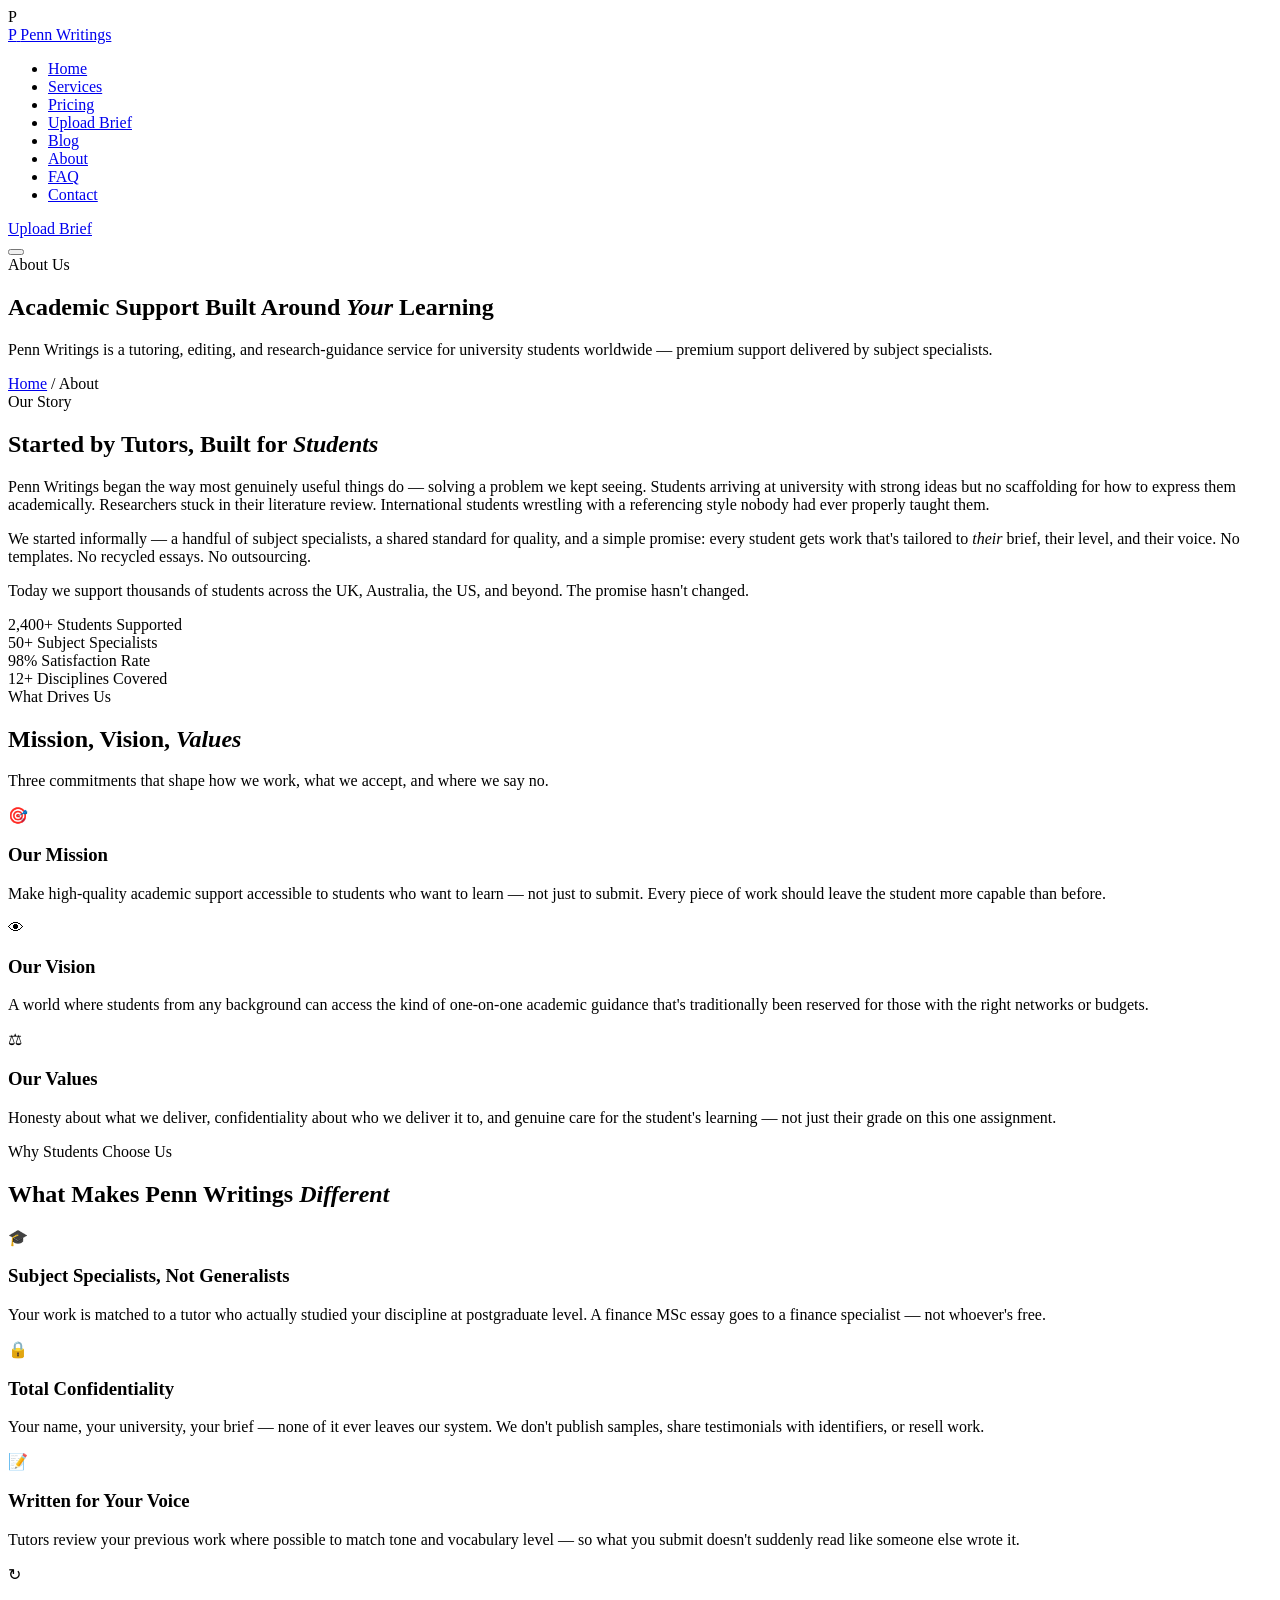
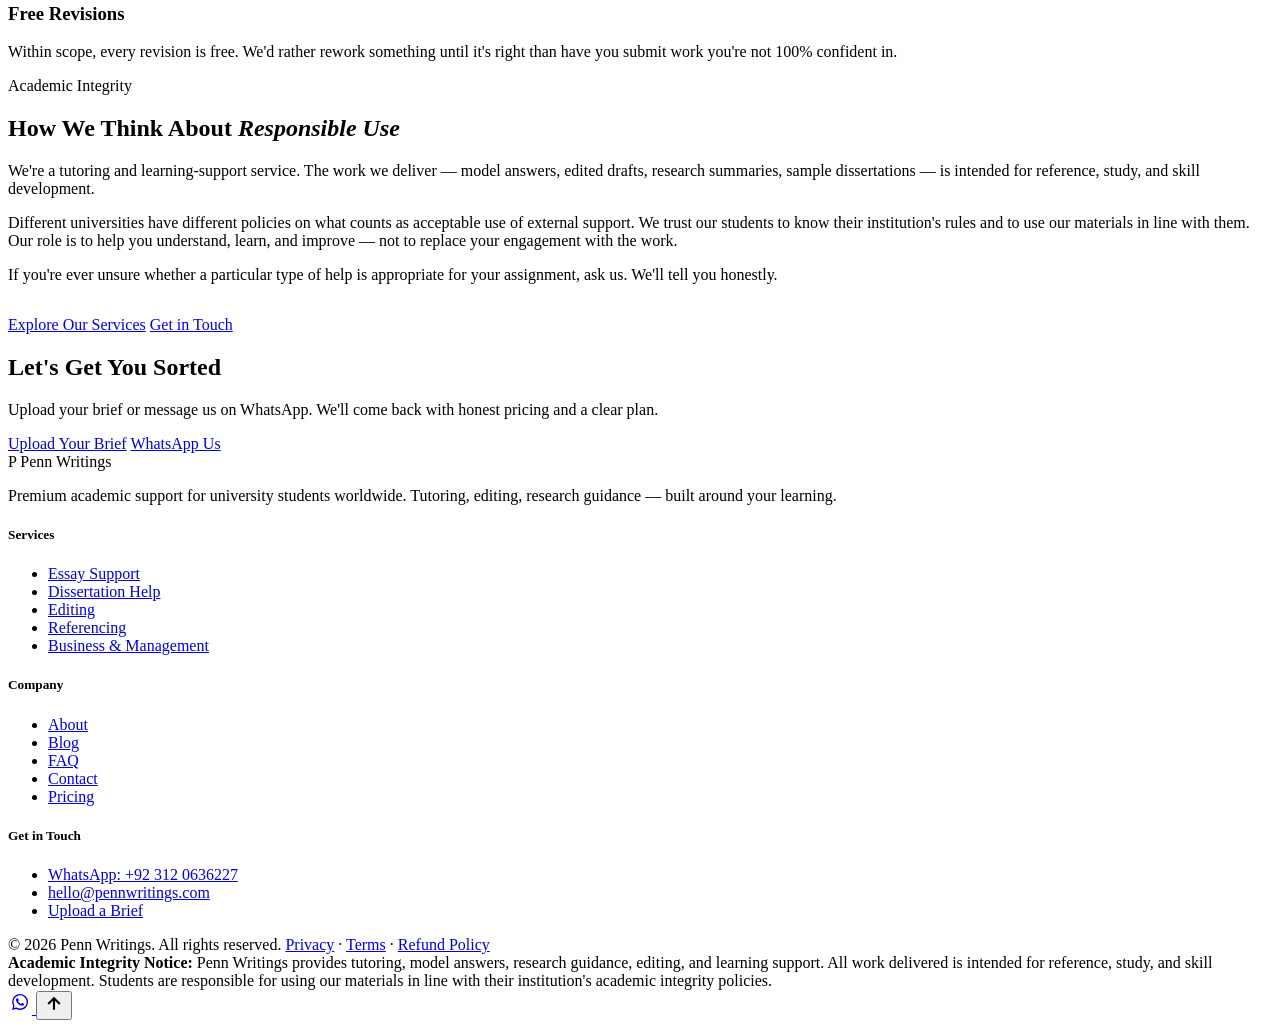
==== about.html @ 7ec962eb "Update website pages" ====
<!DOCTYPE html>
<html lang="en">
<head>
<meta charset="UTF-8" />
<meta name="viewport" content="width=device-width, initial-scale=1.0" />
<title>About Penn Writings — Academic Support Built Around Your Learning</title>
<meta name="description" content="Penn Writings is a premium academic support platform offering tutoring, editing, and research guidance for university students worldwide. Learn about our mission, values, and approach to academic integrity." />
<meta name="keywords" content="about Penn Writings, academic support, tutoring service, editing, research guidance, student support" />
<meta name="author" content="Penn Writings" />

<!-- Open Graph -->
<meta property="og:title" content="About Penn Writings — Academic Support Built Around Your Learning" />
<meta property="og:description" content="Tutoring, editing, and research guidance for university students worldwide. Learn about our mission and approach." />
<meta property="og:type" content="website" />
<meta property="og:url" content="https://pennwritings.com/about.html" />
<meta property="og:image" content="assets/img/og-image.jpg" />
<meta name="twitter:card" content="summary_large_image" />

<!-- Fonts -->
<link rel="preconnect" href="https://fonts.googleapis.com" />
<link rel="preconnect" href="https://fonts.gstatic.com" crossorigin />
<link href="https://fonts.googleapis.com/css2?family=Playfair+Display:ital,wght@0,400;0,600;0,700;1,400;1,700&family=DM+Sans:wght@400;500;600;700&display=swap" rel="stylesheet" />

<link rel="stylesheet" href="assets/css/style.css" />

<!-- Schema: AboutPage / Organization -->
<script type="application/ld+json">
{
  "@context": "https://schema.org",
  "@type": "AboutPage",
  "name": "About Penn Writings",
  "url": "https://pennwritings.com/about.html",
  "mainEntity": {
    "@type": "Organization",
    "name": "Penn Writings",
    "url": "https://pennwritings.com/",
    "logo": "https://pennwritings.com/assets/img/logo.png",
    "description": "Premium academic support, tutoring, editing and research guidance for university students worldwide.",
    "telephone": "+92 312 0636227",
    "email": "hello@pennwritings.com"
  }
}
</script>
</head>

<body>

<!-- Preloader -->
<div class="preloader" aria-hidden="true">
  <div class="preloader-mark">P</div>
</div>

<!-- Header -->
<header class="site-header">
  <div class="nav-wrap">
    <a href="index.html" class="logo" aria-label="Penn Writings home">
      <span class="logo-mark">P</span>
      <span>Penn Writings</span>
    </a>

    <nav aria-label="Primary">
      <ul class="nav-menu" id="navMenu">
        <li><a href="index.html">Home</a></li>
        <li><a href="services.html">Services</a></li>
        <li><a href="pricing.html">Pricing</a></li>
        <li><a href="upload-brief.html">Upload Brief</a></li>
        <li><a href="blog.html">Blog</a></li>
        <li><a href="about.html">About</a></li>
        <li><a href="faq.html">FAQ</a></li>
        <li><a href="contact.html">Contact</a></li>
      </ul>
    </nav>

    <div class="nav-cta">
      <a href="upload-brief.html" class="btn btn-primary btn-sm">Upload Brief</a>
    </div>

    <button class="hamburger" aria-label="Toggle menu" aria-controls="navMenu" aria-expanded="false">
      <span></span><span></span><span></span>
    </button>
  </div>
</header>

<main>

<!-- Page header -->
<section class="page-header">
  <div class="container">
    <span class="eyebrow">About Us</span>
    <h1>Academic Support Built Around <em>Your</em> Learning</h1>
    <p>Penn Writings is a tutoring, editing, and research-guidance service for university students worldwide — premium support delivered by subject specialists.</p>
    <nav class="breadcrumbs" aria-label="Breadcrumb">
      <a href="index.html">Home</a> <span>/</span>
      <span>About</span>
    </nav>
  </div>
</section>

<!-- Story -->
<section class="section">
  <div class="container">
    <div class="two-col">
      <div class="reveal">
        <span class="eyebrow">Our Story</span>
        <h2>Started by Tutors, Built for <em>Students</em></h2>
        <p>Penn Writings began the way most genuinely useful things do — solving a problem we kept seeing. Students arriving at university with strong ideas but no scaffolding for how to express them academically. Researchers stuck in their literature review. International students wrestling with a referencing style nobody had ever properly taught them.</p>
        <p>We started informally — a handful of subject specialists, a shared standard for quality, and a simple promise: every student gets work that's tailored to <em>their</em> brief, their level, and their voice. No templates. No recycled essays. No outsourcing.</p>
        <p>Today we support thousands of students across the UK, Australia, the US, and beyond. The promise hasn't changed.</p>
      </div>
      <div class="reveal reveal-delay-1">
        <div class="story-visual">
          <div class="story-stat">
            <span class="stat-num">2,400<span class="plus">+</span></span>
            <span class="stat-label">Students Supported</span>
          </div>
          <div class="story-stat">
            <span class="stat-num">50<span class="plus">+</span></span>
            <span class="stat-label">Subject Specialists</span>
          </div>
          <div class="story-stat">
            <span class="stat-num">98<span class="plus">%</span></span>
            <span class="stat-label">Satisfaction Rate</span>
          </div>
          <div class="story-stat">
            <span class="stat-num">12<span class="plus">+</span></span>
            <span class="stat-label">Disciplines Covered</span>
          </div>
        </div>
      </div>
    </div>
  </div>
</section>

<!-- Mission / Vision / Values -->
<section class="section section-alt">
  <div class="container">
    <div class="section-head reveal">
      <span class="eyebrow">What Drives Us</span>
      <h2>Mission, Vision, <em>Values</em></h2>
      <p>Three commitments that shape how we work, what we accept, and where we say no.</p>
    </div>

    <div class="grid grid-3">
      <div class="value-card reveal">
        <div class="value-icon">🎯</div>
        <h3>Our Mission</h3>
        <p>Make high-quality academic support accessible to students who want to learn — not just to submit. Every piece of work should leave the student more capable than before.</p>
      </div>
      <div class="value-card reveal reveal-delay-1">
        <div class="value-icon">👁</div>
        <h3>Our Vision</h3>
        <p>A world where students from any background can access the kind of one-on-one academic guidance that's traditionally been reserved for those with the right networks or budgets.</p>
      </div>
      <div class="value-card reveal reveal-delay-2">
        <div class="value-icon">⚖</div>
        <h3>Our Values</h3>
        <p>Honesty about what we deliver, confidentiality about who we deliver it to, and genuine care for the student's learning — not just their grade on this one assignment.</p>
      </div>
    </div>
  </div>
</section>

<!-- Why Penn Writings -->
<section class="section">
  <div class="container">
    <div class="section-head reveal">
      <span class="eyebrow">Why Students Choose Us</span>
      <h2>What Makes Penn Writings <em>Different</em></h2>
    </div>

    <div class="grid grid-2">
      <div class="value-card reveal">
        <div class="value-icon">🎓</div>
        <h3>Subject Specialists, Not Generalists</h3>
        <p>Your work is matched to a tutor who actually studied your discipline at postgraduate level. A finance MSc essay goes to a finance specialist — not whoever's free.</p>
      </div>
      <div class="value-card reveal reveal-delay-1">
        <div class="value-icon">🔒</div>
        <h3>Total Confidentiality</h3>
        <p>Your name, your university, your brief — none of it ever leaves our system. We don't publish samples, share testimonials with identifiers, or resell work.</p>
      </div>
      <div class="value-card reveal reveal-delay-2">
        <div class="value-icon">📝</div>
        <h3>Written for Your Voice</h3>
        <p>Tutors review your previous work where possible to match tone and vocabulary level — so what you submit doesn't suddenly read like someone else wrote it.</p>
      </div>
      <div class="value-card reveal reveal-delay-3">
        <div class="value-icon">↻</div>
        <h3>Free Revisions</h3>
        <p>Within scope, every revision is free. We'd rather rework something until it's right than have you submit work you're not 100% confident in.</p>
      </div>
    </div>
  </div>
</section>

<!-- Integrity statement -->
<section class="section section-alt">
  <div class="container">
    <div class="integrity-block reveal">
      <span class="eyebrow">Academic Integrity</span>
      <h2>How We Think About <em>Responsible Use</em></h2>
      <p>We're a tutoring and learning-support service. The work we deliver — model answers, edited drafts, research summaries, sample dissertations — is intended for reference, study, and skill development.</p>
      <p>Different universities have different policies on what counts as acceptable use of external support. We trust our students to know their institution's rules and to use our materials in line with them. Our role is to help you understand, learn, and improve — not to replace your engagement with the work.</p>
      <p>If you're ever unsure whether a particular type of help is appropriate for your assignment, ask us. We'll tell you honestly.</p>
      <div class="actions" style="margin-top:2rem">
        <a href="services.html" class="btn btn-primary">Explore Our Services</a>
        <a href="contact.html" class="btn btn-outline">Get in Touch</a>
      </div>
    </div>
  </div>
</section>

<!-- CTA -->
<section class="cta-band section">
  <div class="container">
    <div class="reveal">
      <h2>Let's Get You <span class="accent">Sorted</span></h2>
      <p>Upload your brief or message us on WhatsApp. We'll come back with honest pricing and a clear plan.</p>
      <div class="actions">
        <a href="upload-brief.html" class="btn btn-primary">Upload Your Brief</a>
        <a href="https://wa.me/923120636227" class="btn btn-whatsapp" target="_blank" rel="noopener">WhatsApp Us</a>
      </div>
    </div>
  </div>
</section>

</main>

<!-- Footer -->
<footer class="site-footer">
  <div class="container">
    <div class="footer-grid">
      <div class="footer-col">
        <div class="footer-logo">
          <span class="logo-mark">P</span>
          Penn Writings
        </div>
        <p>Premium academic support for university students worldwide. Tutoring, editing, research guidance — built around your learning.</p>
      </div>
      <div class="footer-col">
        <h5>Services</h5>
        <ul>
          <li><a href="services.html#essays">Essay Support</a></li>
          <li><a href="services.html#dissertations">Dissertation Help</a></li>
          <li><a href="services.html#editing">Editing</a></li>
          <li><a href="services.html#referencing">Referencing</a></li>
          <li><a href="services.html#business">Business & Management</a></li>
        </ul>
      </div>
      <div class="footer-col">
        <h5>Company</h5>
        <ul>
          <li><a href="about.html">About</a></li>
          <li><a href="blog.html">Blog</a></li>
          <li><a href="faq.html">FAQ</a></li>
          <li><a href="contact.html">Contact</a></li>
          <li><a href="pricing.html">Pricing</a></li>
        </ul>
      </div>
      <div class="footer-col">
        <h5>Get in Touch</h5>
        <ul>
          <li><a href="https://wa.me/923120636227" target="_blank" rel="noopener">WhatsApp: +92 312 0636227</a></li>
          <li><a href="mailto:hello@pennwritings.com">hello@pennwritings.com</a></li>
          <li><a href="upload-brief.html">Upload a Brief</a></li>
        </ul>
      </div>
    </div>
    <div class="footer-bottom">
      <span>© <span id="year">2026</span> Penn Writings. All rights reserved.</span>
      <span><a href="#">Privacy</a> · <a href="#">Terms</a> · <a href="#">Refund Policy</a></span>

      <div class="integrity">
        <strong>Academic Integrity Notice:</strong> Penn Writings provides tutoring, model answers, research guidance, editing, and learning support. All work delivered is intended for reference, study, and skill development. Students are responsible for using our materials in line with their institution's academic integrity policies.
      </div>
    </div>
  </div>
</footer>

<!-- Floating buttons -->
<a href="https://wa.me/923120636227" class="float-whatsapp" target="_blank" rel="noopener" aria-label="Chat on WhatsApp">
  <svg width="24" height="24" viewBox="0 0 24 24" fill="currentColor"><path d="M17.6 6.32A7.85 7.85 0 0 0 12.05 4a7.94 7.94 0 0 0-6.84 11.9L4 20l4.21-1.1a7.93 7.93 0 0 0 3.84.98h.01a7.94 7.94 0 0 0 5.54-13.56zM12.05 18.5a6.6 6.6 0 0 1-3.36-.92l-.24-.14-2.5.65.67-2.43-.16-.25a6.6 6.6 0 1 1 12.23-3.5 6.6 6.6 0 0 1-6.64 6.6zm3.62-4.94c-.2-.1-1.17-.58-1.35-.64-.18-.07-.31-.1-.45.1-.13.2-.51.64-.62.77-.12.13-.23.15-.43.05-.2-.1-.84-.31-1.6-.99-.6-.53-.99-1.18-1.11-1.38-.12-.2-.01-.31.09-.4.09-.09.2-.23.3-.35.1-.12.13-.2.2-.33.06-.13.03-.25-.02-.35-.05-.1-.45-1.08-.62-1.48-.16-.39-.32-.34-.45-.35-.12 0-.25-.02-.39-.02-.13 0-.35.05-.53.25-.18.2-.7.68-.7 1.66 0 .98.71 1.92.81 2.05.1.13 1.4 2.13 3.4 2.99.47.2.84.32 1.13.41.48.15.91.13 1.25.08.38-.06 1.17-.48 1.34-.95.16-.46.16-.86.12-.94-.05-.1-.18-.15-.38-.25z"/></svg>
</a>
<button class="float-top" aria-label="Back to top">
  <svg width="20" height="20" viewBox="0 0 24 24" fill="none" stroke="currentColor" stroke-width="2.5"><path d="M12 19V5M5 12l7-7 7 7"/></svg>
</button>

<script>document.getElementById('year').textContent = new Date().getFullYear();</script>
<script src="assets/js/main.js"></script>
</body>
</html>
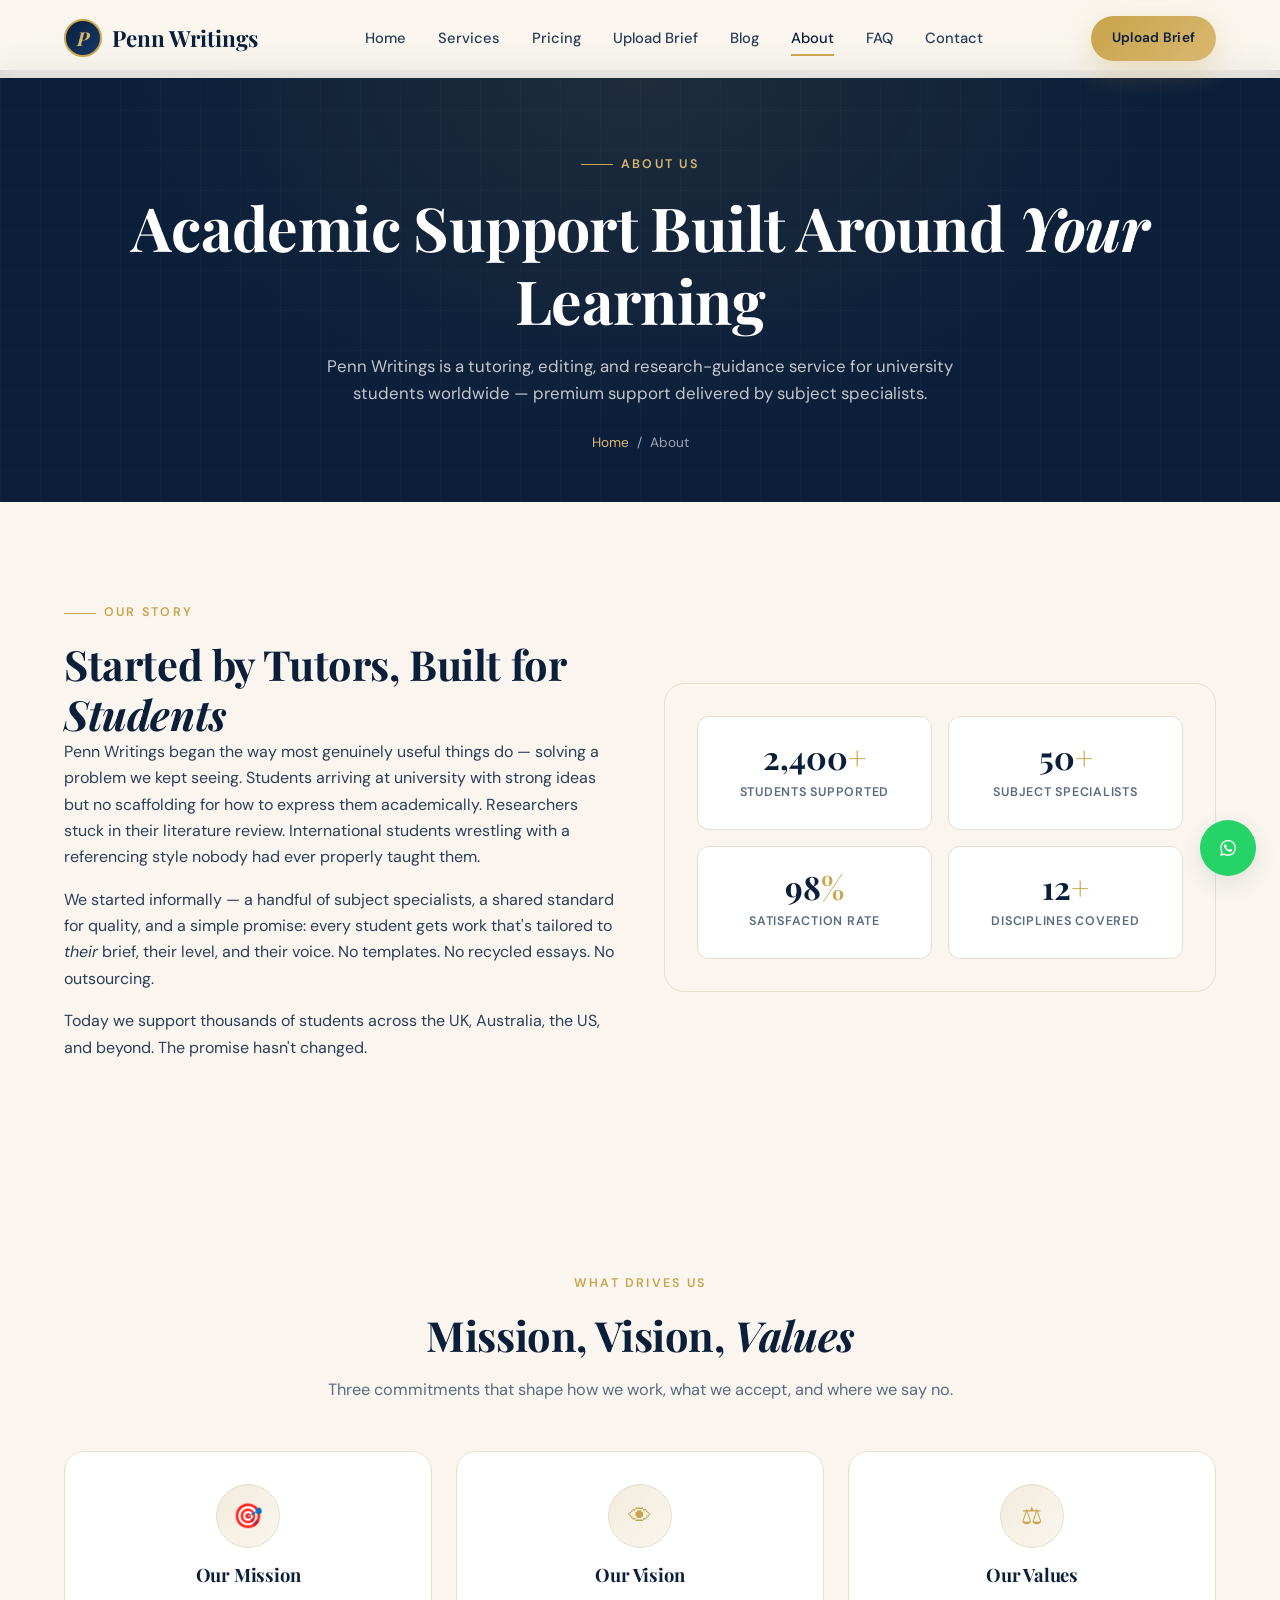
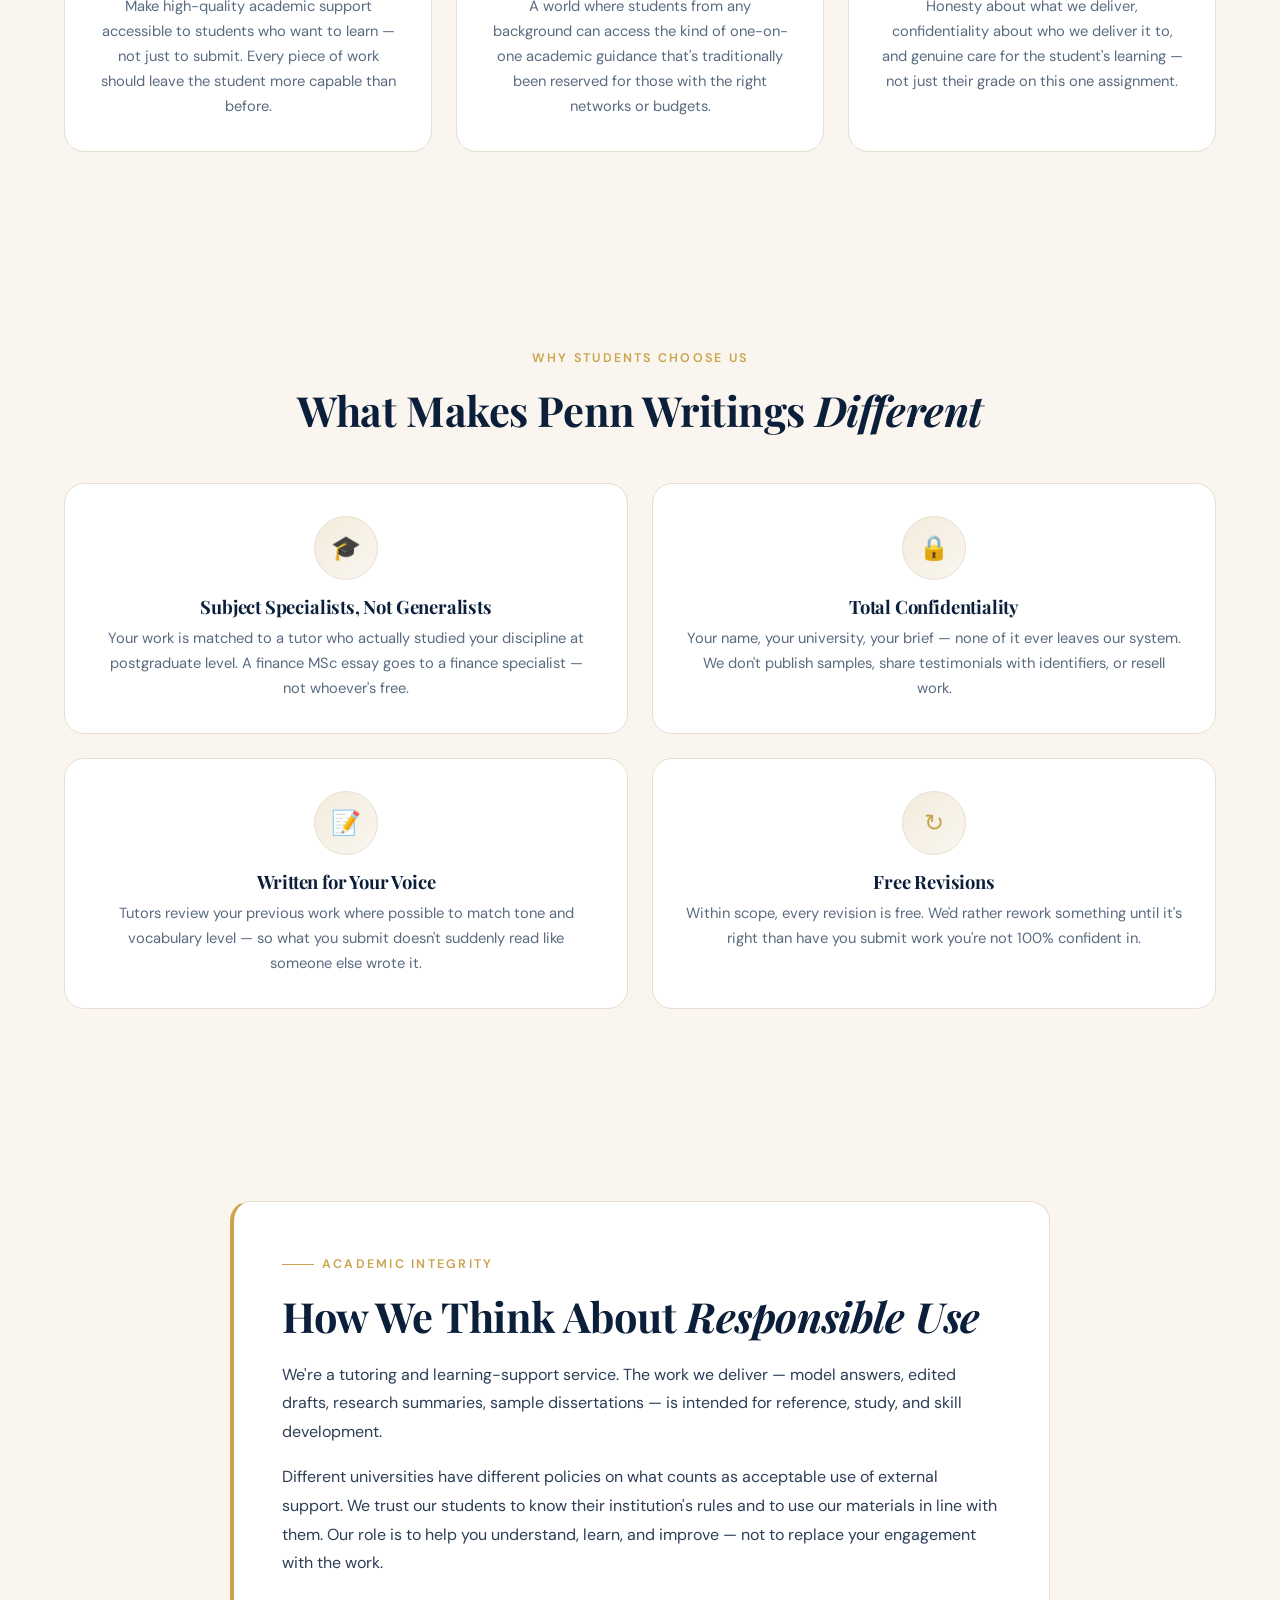
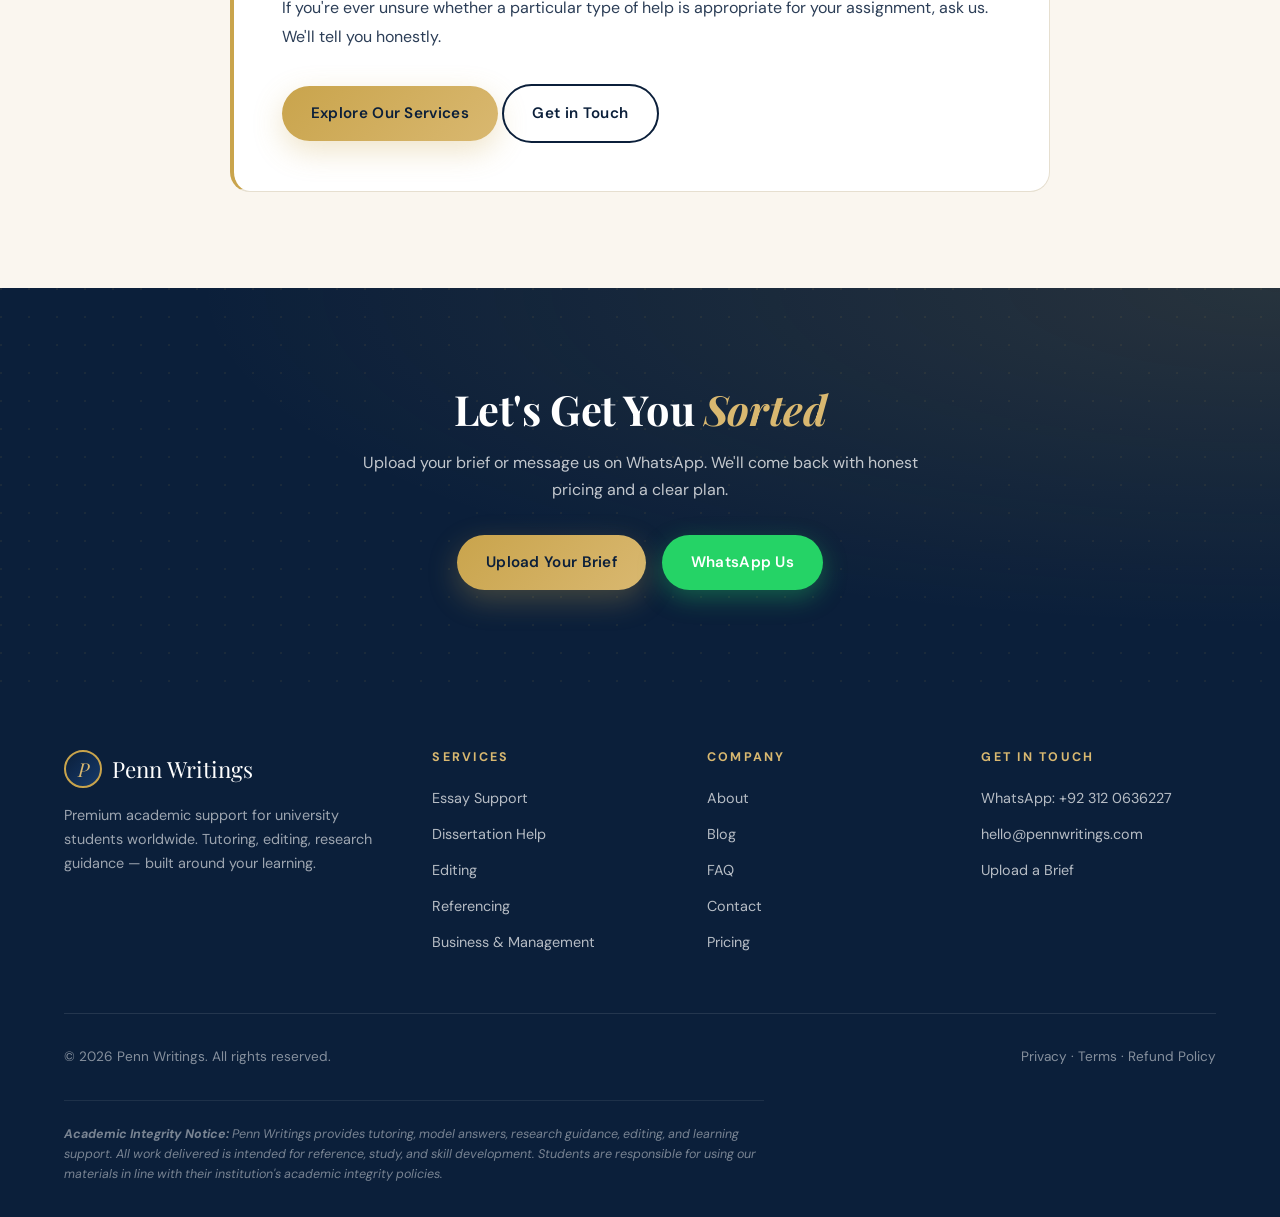
==== commit ff567feb: "Commit changes" ====
--- a/about.html
+++ b/about.html
@@ -21,7 +21,1744 @@
 <link rel="preconnect" href="https://fonts.gstatic.com" crossorigin />
 <link href="https://fonts.googleapis.com/css2?family=Playfair+Display:ital,wght@0,400;0,600;0,700;1,400;1,700&family=DM+Sans:wght@400;500;600;700&display=swap" rel="stylesheet" />
 
-<link rel="stylesheet" href="assets/css/style.css" />
+<style>
+/* ==========================================================================
+   PENN WRITINGS — Premium Academic Support Website
+   Shared stylesheet (assets/css/style.css)
+   ========================================================================== */
+
+/* --------------------------------------------------------------------------
+   1. DESIGN TOKENS
+   -------------------------------------------------------------------------- */
+:root {
+  /* Brand colours */
+  --navy-900: #0b1f3a;
+  --navy-800: #102b4f;
+  --navy-700: #163a6b;
+  --navy-600: #1e4a82;
+  --gold-500: #c9a44c;
+  --gold-400: #d9b870;
+  --gold-300: #e6cc94;
+  --cream-100: #faf6ef;
+  --cream-200: #f3ecdd;
+  --white: #ffffff;
+  --ink-900: #0a1628;
+  --ink-700: #2c3e57;
+  --ink-500: #5a6b80;
+  --ink-300: #a8b3c2;
+  --line: #e6dfd0;
+  --success: #2f8f63;
+  --danger: #c94a4a;
+
+  /* Typography */
+  --font-display: "Playfair Display", "Cormorant Garamond", Georgia, serif;
+  --font-body: "DM Sans", "Inter", -apple-system, BlinkMacSystemFont, sans-serif;
+
+  /* Spacing & sizing */
+  --container: 1200px;
+  --radius-sm: 6px;
+  --radius-md: 12px;
+  --radius-lg: 20px;
+  --radius-pill: 999px;
+
+  /* Shadows */
+  --shadow-sm: 0 2px 8px rgba(11, 31, 58, 0.06);
+  --shadow-md: 0 8px 24px rgba(11, 31, 58, 0.10);
+  --shadow-lg: 0 20px 60px rgba(11, 31, 58, 0.18);
+  --shadow-gold: 0 10px 30px rgba(201, 164, 76, 0.30);
+
+  /* Motion */
+  --ease: cubic-bezier(0.4, 0, 0.2, 1);
+  --ease-out: cubic-bezier(0.16, 1, 0.3, 1);
+  --t-fast: 200ms;
+  --t-mid: 400ms;
+  --t-slow: 700ms;
+}
+
+/* --------------------------------------------------------------------------
+   2. RESET & BASE
+   -------------------------------------------------------------------------- */
+*, *::before, *::after { box-sizing: border-box; margin: 0; padding: 0; }
+
+html {
+  scroll-behavior: smooth;
+  -webkit-text-size-adjust: 100%;
+}
+
+body {
+  font-family: var(--font-body);
+  font-size: 16px;
+  line-height: 1.65;
+  color: var(--ink-700);
+  background: var(--cream-100);
+  overflow-x: hidden;
+  -webkit-font-smoothing: antialiased;
+  padding-top: 70px;
+  -moz-osx-font-smoothing: grayscale;
+}
+
+img, svg { max-width: 100%; display: block; }
+a { color: inherit; text-decoration: none; transition: color var(--t-fast) var(--ease); }
+button { font: inherit; cursor: pointer; border: none; background: none; }
+input, textarea, select { font: inherit; color: inherit; }
+
+h1, h2, h3, h4, h5, h6 {
+  font-family: var(--font-display);
+  font-weight: 700;
+  color: var(--navy-900);
+  line-height: 1.2;
+  letter-spacing: -0.01em;
+}
+
+h1 { font-size: clamp(2.2rem, 5vw, 3.8rem); }
+h2 { font-size: clamp(1.8rem, 3.5vw, 2.6rem); }
+h3 { font-size: clamp(1.3rem, 2.2vw, 1.6rem); }
+h4 { font-size: 1.15rem; }
+
+p { margin-bottom: 1rem; }
+
+/* Focus states for accessibility */
+:focus-visible {
+  outline: 2px solid var(--gold-500);
+  outline-offset: 3px;
+  border-radius: 3px;
+}
+
+/* Reduced motion */
+@media (prefers-reduced-motion: reduce) {
+  *, *::before, *::after {
+    animation-duration: 0.01ms !important;
+    transition-duration: 0.01ms !important;
+    scroll-behavior: auto !important;
+  }
+}
+
+/* --------------------------------------------------------------------------
+   3. UTILITIES
+   -------------------------------------------------------------------------- */
+.container {
+  width: 100%;
+  max-width: var(--container);
+  margin: 0 auto;
+  padding: 0 1.5rem;
+}
+
+.section { padding: clamp(3rem, 8vw, 6rem) 0; }
+.section-sm { padding: clamp(2rem, 5vw, 3.5rem) 0; }
+
+.text-center { text-align: center; }
+.text-gold { color: var(--gold-500); }
+.text-navy { color: var(--navy-900); }
+
+.eyebrow {
+  display: inline-block;
+  font-family: var(--font-body);
+  font-size: 0.78rem;
+  font-weight: 600;
+  letter-spacing: 0.18em;
+  text-transform: uppercase;
+  color: var(--gold-500);
+  margin-bottom: 1rem;
+  position: relative;
+  padding-left: 2.5rem;
+}
+.eyebrow::before {
+  content: "";
+  position: absolute;
+  left: 0; top: 50%;
+  width: 2rem; height: 1px;
+  background: var(--gold-500);
+}
+.eyebrow.center { padding-left: 0; }
+.eyebrow.center::before { display: none; }
+
+.section-title {
+  text-align: center;
+  margin-bottom: 1rem;
+}
+.section-subtitle {
+  text-align: center;
+  max-width: 640px;
+  margin: 0 auto 3rem;
+  color: var(--ink-500);
+  font-size: 1.05rem;
+}
+
+/* Centered section header wrapper used on inner pages */
+.section-head {
+  text-align: center;
+  max-width: 720px;
+  margin: 0 auto 3rem;
+}
+.section-head .eyebrow { padding-left: 0; }
+.section-head .eyebrow::before { display: none; }
+.section-head h2 { margin-bottom: 1rem; }
+.section-head p { color: var(--ink-500); font-size: 1.02rem; line-height: 1.7; }
+
+/* FAQ page section labels */
+.faq-section {
+  text-align: center;
+  margin-bottom: 2.5rem;
+}
+.faq-section .eyebrow { padding-left: 0; }
+.faq-section .eyebrow::before { display: none; }
+.faq-section h2 { margin-bottom: 0; }
+
+/* --------------------------------------------------------------------------
+   4. BUTTONS
+   -------------------------------------------------------------------------- */
+.btn {
+  display: inline-flex;
+  align-items: center;
+  justify-content: center;
+  gap: 0.5rem;
+  padding: 0.95rem 1.8rem;
+  font-family: var(--font-body);
+  font-weight: 600;
+  font-size: 0.95rem;
+  letter-spacing: 0.02em;
+  border-radius: var(--radius-pill);
+  transition: all var(--t-mid) var(--ease);
+  cursor: pointer;
+  position: relative;
+  overflow: hidden;
+  white-space: nowrap;
+}
+
+.btn-primary {
+  background: linear-gradient(135deg, var(--gold-500), var(--gold-400));
+  color: var(--navy-900);
+  box-shadow: var(--shadow-gold);
+}
+.btn-primary:hover {
+  transform: translateY(-2px);
+  box-shadow: 0 14px 40px rgba(201, 164, 76, 0.45);
+}
+
+.btn-secondary {
+  background: var(--navy-900);
+  color: var(--white);
+  box-shadow: var(--shadow-md);
+}
+.btn-secondary:hover {
+  background: var(--navy-700);
+  transform: translateY(-2px);
+}
+
+.btn-outline {
+  background: transparent;
+  color: var(--navy-900);
+  border: 2px solid var(--navy-900);
+}
+.btn-outline:hover {
+  background: var(--navy-900);
+  color: var(--white);
+}
+
+.btn-whatsapp {
+  background: #25d366;
+  color: white;
+  box-shadow: 0 8px 24px rgba(37, 211, 102, 0.35);
+}
+.btn-whatsapp:hover {
+  background: #1ebe5a;
+  transform: translateY(-2px);
+}
+
+.btn-block { width: 100%; }
+.btn-sm { padding: 0.7rem 1.3rem; font-size: 0.85rem; }
+
+/* --------------------------------------------------------------------------
+   5. HEADER / NAVIGATION
+   -------------------------------------------------------------------------- */
+.site-header {
+  position: fixed;
+  top: 0;
+  left: 0;
+  right: 0;
+  z-index: 1000;
+  background: rgba(250, 246, 239, 0.85);
+  backdrop-filter: blur(14px);
+  -webkit-backdrop-filter: blur(14px);
+  border-bottom: 1px solid rgba(230, 223, 208, 0.6);
+  transition: all var(--t-mid) var(--ease);
+}
+.site-header.scrolled {
+  background: rgba(255, 255, 255, 0.95);
+  box-shadow: var(--shadow-sm);
+}
+
+.nav-wrap {
+  display: flex;
+  align-items: center;
+  justify-content: space-between;
+  padding: 1rem 1.5rem;
+  max-width: var(--container);
+  margin: 0 auto;
+}
+
+.logo {
+  display: flex;
+  align-items: center;
+  gap: 0.6rem;
+  font-family: var(--font-display);
+  font-size: 1.4rem;
+  font-weight: 700;
+  color: var(--navy-900);
+}
+.logo-mark {
+  width: 38px; height: 38px;
+  background: linear-gradient(135deg, var(--navy-900), var(--navy-700));
+  color: var(--gold-400);
+  border-radius: 50%;
+  display: grid; place-items: center;
+  font-family: var(--font-display);
+  font-style: italic;
+  font-size: 1.2rem;
+  border: 2px solid var(--gold-500);
+}
+
+.nav-menu {
+  display: flex;
+  align-items: center;
+  gap: 2rem;
+  list-style: none;
+}
+.nav-menu a {
+  font-size: 0.92rem;
+  font-weight: 500;
+  color: var(--ink-700);
+  position: relative;
+  padding: 0.5rem 0;
+}
+.nav-menu a::after {
+  content: "";
+  position: absolute;
+  bottom: 0; left: 0;
+  width: 0; height: 2px;
+  background: var(--gold-500);
+  transition: width var(--t-mid) var(--ease);
+}
+.nav-menu a:hover, .nav-menu a.active {
+  color: var(--navy-900);
+}
+.nav-menu a:hover::after, .nav-menu a.active::after {
+  width: 100%;
+}
+
+.nav-cta {
+  display: flex;
+  align-items: center;
+  gap: 0.75rem;
+}
+
+.hamburger {
+  display: none;
+  width: 36px; height: 36px;
+  flex-direction: column;
+  justify-content: center;
+  align-items: center;
+  gap: 5px;
+  z-index: 1010;
+  position: relative;
+}
+.hamburger span {
+  display: block;
+  width: 22px; height: 2px;
+  background: var(--navy-900);
+  border-radius: 2px;
+  transition: all var(--t-mid) var(--ease);
+}
+.hamburger.active span:nth-child(1) { transform: translateY(7px) rotate(45deg); }
+.hamburger.active span:nth-child(2) { opacity: 0; }
+.hamburger.active span:nth-child(3) { transform: translateY(-7px) rotate(-45deg); }
+
+@media (max-width: 960px) {
+  .nav-menu {
+    position: fixed;
+    top: 0; left: 0; right: 0; bottom: 0;
+    background: var(--navy-900);
+    flex-direction: column;
+    justify-content: center;
+    align-items: center;
+    gap: 2.2rem;
+    z-index: 1005;
+    transform: translateX(100%);
+    transition: transform var(--t-slow) var(--ease-out);
+    padding: 5rem 2rem 2rem;
+  }
+  .nav-menu.open { transform: translateX(0); }
+  .nav-menu a { font-size: 1.5rem; font-family: var(--font-display); color: var(--cream-100); font-weight: 700; }
+  .nav-menu a::after { background: var(--gold-500); }
+  .nav-menu a:hover, .nav-menu a.active { color: var(--gold-400); }
+  .hamburger { display: flex; }
+  .hamburger.active span { background: var(--white); }
+  .nav-cta .btn { display: none; }
+}
+
+/* --------------------------------------------------------------------------
+   6. HERO
+   -------------------------------------------------------------------------- */
+.hero {
+  position: relative;
+  padding: clamp(4rem, 10vw, 7rem) 0 clamp(3rem, 8vw, 5rem);
+  background:
+    radial-gradient(ellipse at top right, rgba(201, 164, 76, 0.12), transparent 50%),
+    radial-gradient(ellipse at bottom left, rgba(22, 58, 107, 0.08), transparent 50%),
+    var(--cream-100);
+  overflow: hidden;
+}
+
+.hero::before {
+  content: "";
+  position: absolute;
+  inset: 0;
+  background-image:
+    radial-gradient(circle at 1px 1px, rgba(11, 31, 58, 0.06) 1px, transparent 0);
+  background-size: 32px 32px;
+  opacity: 0.5;
+  pointer-events: none;
+}
+
+.hero-grid {
+  display: grid;
+  grid-template-columns: 1.1fr 0.9fr;
+  gap: 4rem;
+  align-items: center;
+  position: relative;
+}
+
+.hero-content { position: relative; z-index: 2; }
+
+.hero-content h1 {
+  margin-bottom: 1.5rem;
+  letter-spacing: -0.02em;
+}
+.hero-content h1 .accent {
+  color: var(--gold-500);
+  font-style: italic;
+  position: relative;
+  display: inline-block;
+}
+.hero-content h1 .accent::after {
+  content: "";
+  position: absolute;
+  bottom: 8px; left: 0;
+  width: 100%; height: 8px;
+  background: var(--gold-300);
+  z-index: -1;
+  opacity: 0.5;
+}
+
+.hero-lead {
+  font-size: clamp(1rem, 1.5vw, 1.15rem);
+  color: var(--ink-500);
+  margin-bottom: 2rem;
+  max-width: 520px;
+}
+
+.hero-actions {
+  display: flex;
+  flex-wrap: wrap;
+  gap: 1rem;
+  margin-bottom: 3rem;
+}
+
+.hero-stats {
+  display: grid;
+  grid-template-columns: repeat(3, 1fr);
+  gap: 1.5rem;
+  padding-top: 2rem;
+  border-top: 1px solid var(--line);
+}
+.stat-num {
+  font-family: var(--font-display);
+  font-size: 2rem;
+  font-weight: 700;
+  color: var(--navy-900);
+  line-height: 1;
+}
+.stat-label {
+  font-size: 0.82rem;
+  color: var(--ink-500);
+  margin-top: 0.4rem;
+  letter-spacing: 0.04em;
+}
+
+/* Hero visual */
+.hero-visual {
+  position: relative;
+  height: 520px;
+}
+.hero-card {
+  position: absolute;
+  background: white;
+  border-radius: var(--radius-lg);
+  box-shadow: var(--shadow-lg);
+  padding: 1.5rem;
+  border: 1px solid var(--line);
+}
+.hero-card-1 {
+  top: 0; right: 0;
+  width: 280px;
+  animation: float 6s ease-in-out infinite;
+}
+.hero-card-2 {
+  bottom: 30px; left: 0;
+  width: 260px;
+  animation: float 6s ease-in-out infinite 1.5s;
+}
+.hero-card-3 {
+  top: 50%; left: 50%;
+  transform: translate(-50%, -50%);
+  width: 220px;
+  background: var(--navy-900);
+  color: white;
+  text-align: center;
+}
+
+@keyframes float {
+  0%, 100% { transform: translateY(0); }
+  50% { transform: translateY(-12px); }
+}
+
+.hero-card-3 { animation: float 6s ease-in-out infinite 0.75s; }
+.hero-card-3 h4 { color: var(--gold-400); margin-bottom: 0.5rem; }
+.hero-card-3 p { color: var(--cream-200); font-size: 0.85rem; margin: 0; }
+
+.hero-card-icon {
+  width: 44px; height: 44px;
+  border-radius: 12px;
+  background: var(--cream-200);
+  color: var(--navy-900);
+  display: grid; place-items: center;
+  margin-bottom: 0.8rem;
+  font-size: 1.2rem;
+}
+.hero-card h4 { margin-bottom: 0.3rem; font-size: 1rem; }
+.hero-card p { font-size: 0.85rem; color: var(--ink-500); margin: 0; }
+
+@media (max-width: 900px) {
+  .hero-grid { grid-template-columns: 1fr; gap: 3rem; }
+  .hero-visual { height: 400px; max-width: 460px; margin: 0 auto; }
+}
+@media (max-width: 480px) {
+  .hero-stats { grid-template-columns: repeat(3, 1fr); gap: 0.8rem; }
+  .stat-num { font-size: 1.4rem; }
+  .stat-label { font-size: 0.7rem; }
+}
+
+/* --------------------------------------------------------------------------
+   7. PAGE HEADER (for inner pages)
+   -------------------------------------------------------------------------- */
+.page-header {
+  position: relative;
+  padding: clamp(3rem, 7vw, 5rem) 0 clamp(2rem, 5vw, 3rem);
+  background:
+    radial-gradient(ellipse at top, rgba(201, 164, 76, 0.10), transparent 60%),
+    var(--navy-900);
+  color: var(--cream-100);
+  overflow: hidden;
+}
+.page-header::before {
+  content: "";
+  position: absolute;
+  inset: 0;
+  background-image:
+    linear-gradient(rgba(255,255,255,0.03) 1px, transparent 1px),
+    linear-gradient(90deg, rgba(255,255,255,0.03) 1px, transparent 1px);
+  background-size: 40px 40px;
+  opacity: 0.6;
+}
+.page-header > .container { position: relative; z-index: 2; text-align: center; }
+.page-header h1 { color: var(--white); margin-bottom: 1rem; }
+.page-header .eyebrow { color: var(--gold-400); }
+.page-header p { color: rgba(255,255,255,0.75); max-width: 640px; margin: 0 auto; font-size: 1.05rem; }
+
+.breadcrumbs {
+  display: flex;
+  justify-content: center;
+  gap: 0.5rem;
+  font-size: 0.85rem;
+  margin-top: 1.5rem;
+  color: rgba(255,255,255,0.6);
+}
+.breadcrumbs a { color: var(--gold-400); }
+.breadcrumbs a:hover { color: var(--gold-300); }
+
+/* --------------------------------------------------------------------------
+   8. CARD GRIDS / SERVICES
+   -------------------------------------------------------------------------- */
+.grid {
+  display: grid;
+  grid-template-columns: repeat(auto-fit, minmax(280px, 1fr));
+  gap: 1.5rem;
+}
+.grid-2 { grid-template-columns: repeat(2, 1fr); }
+.grid-3 { grid-template-columns: repeat(3, 1fr); }
+.grid-4 { grid-template-columns: repeat(4, 1fr); }
+@media (max-width: 900px) {
+  .grid-2, .grid-3, .grid-4 { grid-template-columns: repeat(2, 1fr); }
+}
+@media (max-width: 560px) {
+  .grid-2, .grid-3, .grid-4 { grid-template-columns: 1fr; }
+}
+
+/* Two-column story layout */
+.two-col {
+  display: grid;
+  grid-template-columns: 1fr 1fr;
+  gap: 3rem;
+  align-items: center;
+}
+@media (max-width: 900px) {
+  .two-col { grid-template-columns: 1fr; gap: 2rem; }
+}
+
+/* Story visual block */
+.story-visual {
+  display: grid;
+  grid-template-columns: 1fr 1fr;
+  gap: 1rem;
+  background: var(--cream-100);
+  padding: 2rem;
+  border-radius: var(--radius-lg);
+  border: 1px solid var(--line);
+}
+.story-stat {
+  background: white;
+  padding: 1.5rem 1.25rem;
+  border-radius: var(--radius-md);
+  border: 1px solid var(--line);
+  text-align: center;
+  transition: transform 0.3s ease, box-shadow 0.3s ease;
+}
+.story-stat:hover { transform: translateY(-3px); box-shadow: var(--shadow-md); }
+.story-stat .stat-num {
+  display: block;
+  font-family: var(--font-display);
+  font-size: 2rem;
+  color: var(--navy-900);
+  font-weight: 700;
+  margin-bottom: 0.3rem;
+}
+.story-stat .stat-num .plus { color: var(--gold-500); }
+.story-stat .stat-label {
+  font-size: 0.78rem;
+  color: var(--ink-500);
+  text-transform: uppercase;
+  letter-spacing: 0.06em;
+  font-weight: 600;
+}
+
+/* Integrity statement block */
+.integrity-block {
+  max-width: 820px;
+  margin: 0 auto;
+  background: white;
+  padding: clamp(2rem, 4vw, 3rem);
+  border-radius: var(--radius-lg);
+  border: 1px solid var(--line);
+  border-left: 4px solid var(--gold-500);
+}
+.integrity-block h2 { margin-bottom: 1.25rem; }
+.integrity-block p {
+  color: var(--ink-700);
+  line-height: 1.8;
+  margin-bottom: 1rem;
+}
+
+.service-card {
+  background: white;
+  border: 1px solid var(--line);
+  border-radius: var(--radius-lg);
+  padding: 2rem;
+  transition: all var(--t-mid) var(--ease);
+  position: relative;
+  overflow: hidden;
+  cursor: pointer;
+}
+.service-card::before {
+  content: "";
+  position: absolute;
+  top: 0; left: 0;
+  width: 100%; height: 4px;
+  background: linear-gradient(90deg, var(--gold-500), var(--gold-400));
+  transform: scaleX(0);
+  transform-origin: left;
+  transition: transform var(--t-mid) var(--ease);
+}
+.service-card:hover {
+  transform: translateY(-6px);
+  box-shadow: var(--shadow-lg);
+  border-color: var(--gold-300);
+}
+.service-card:hover::before { transform: scaleX(1); }
+
+.service-icon {
+  width: 56px; height: 56px;
+  border-radius: 14px;
+  background: linear-gradient(135deg, var(--cream-200), var(--cream-100));
+  color: var(--navy-900);
+  display: grid; place-items: center;
+  font-size: 1.5rem;
+  margin-bottom: 1.2rem;
+  border: 1px solid var(--line);
+  transition: all var(--t-mid) var(--ease);
+}
+.service-card:hover .service-icon {
+  background: linear-gradient(135deg, var(--navy-900), var(--navy-700));
+  color: var(--gold-400);
+  transform: rotate(-5deg) scale(1.05);
+}
+
+.service-card h3 { margin-bottom: 0.6rem; font-size: 1.25rem; }
+.service-card p { color: var(--ink-500); font-size: 0.95rem; margin-bottom: 1.2rem; }
+
+.service-card .learn-more {
+  font-weight: 600;
+  font-size: 0.88rem;
+  color: var(--navy-900);
+  display: inline-flex;
+  align-items: center;
+  gap: 0.4rem;
+  transition: gap var(--t-fast) var(--ease);
+}
+.service-card:hover .learn-more {
+  color: var(--gold-500);
+  gap: 0.7rem;
+}
+
+/* Service tags / filters */
+.tag-filters {
+  display: flex;
+  flex-wrap: wrap;
+  gap: 0.5rem;
+  justify-content: center;
+  margin-bottom: 2.5rem;
+}
+.tag {
+  padding: 0.55rem 1.2rem;
+  border: 1px solid var(--line);
+  background: white;
+  border-radius: var(--radius-pill);
+  font-size: 0.85rem;
+  font-weight: 500;
+  color: var(--ink-700);
+  transition: all var(--t-fast) var(--ease);
+}
+.tag:hover { border-color: var(--gold-500); color: var(--navy-900); }
+.tag.active {
+  background: var(--navy-900);
+  color: var(--white);
+  border-color: var(--navy-900);
+}
+
+/* --------------------------------------------------------------------------
+   9. PRICING
+   -------------------------------------------------------------------------- */
+.pricing-grid {
+  display: grid;
+  grid-template-columns: repeat(3, 1fr);
+  gap: 1.5rem;
+  align-items: stretch;
+}
+@media (max-width: 900px) {
+  .pricing-grid { grid-template-columns: 1fr; max-width: 460px; margin: 0 auto; }
+}
+
+.price-card {
+  background: white;
+  border: 1px solid var(--line);
+  border-radius: var(--radius-lg);
+  padding: 2.5rem 2rem;
+  position: relative;
+  transition: all var(--t-mid) var(--ease);
+  display: flex;
+  flex-direction: column;
+}
+.price-card:hover {
+  transform: translateY(-4px);
+  box-shadow: var(--shadow-lg);
+}
+.price-card.featured {
+  background: linear-gradient(135deg, var(--navy-900), var(--navy-800));
+  color: var(--cream-100);
+  border-color: var(--navy-900);
+  transform: scale(1.03);
+}
+.price-card.featured h3 { color: var(--white); }
+.price-card.featured .price-num { color: var(--gold-400); }
+.price-card.featured .price-features li { color: rgba(255,255,255,0.85); }
+.price-card.featured .price-features li::before { color: var(--gold-400); }
+
+.featured-badge {
+  position: absolute;
+  top: -12px; left: 50%;
+  transform: translateX(-50%);
+  background: var(--gold-500);
+  color: var(--navy-900);
+  font-size: 0.72rem;
+  font-weight: 700;
+  letter-spacing: 0.1em;
+  padding: 0.4rem 1rem;
+  border-radius: var(--radius-pill);
+  text-transform: uppercase;
+}
+
+.price-tier {
+  font-family: var(--font-display);
+  font-size: 1.4rem;
+  margin-bottom: 0.5rem;
+}
+.price-num {
+  font-family: var(--font-display);
+  font-size: 3rem;
+  font-weight: 700;
+  color: var(--navy-900);
+  line-height: 1;
+}
+.price-num small { font-size: 1rem; color: var(--ink-500); font-weight: 400; }
+.price-desc { color: var(--ink-500); font-size: 0.92rem; margin: 0.5rem 0 1.5rem; }
+
+.price-features {
+  list-style: none;
+  margin-bottom: 2rem;
+  flex: 1;
+}
+.price-features li {
+  padding: 0.5rem 0 0.5rem 1.8rem;
+  position: relative;
+  font-size: 0.93rem;
+}
+.price-features li::before {
+  content: "✓";
+  position: absolute;
+  left: 0; top: 0.5rem;
+  color: var(--gold-500);
+  font-weight: 700;
+}
+
+/* Price calculator */
+.calculator {
+  background: white;
+  border-radius: var(--radius-lg);
+  padding: clamp(1.5rem, 4vw, 2.5rem);
+  box-shadow: var(--shadow-md);
+  border: 1px solid var(--line);
+  display: grid;
+  grid-template-columns: 1.4fr 1fr;
+  gap: 2.5rem;
+}
+@media (max-width: 800px) {
+  .calculator { grid-template-columns: 1fr; gap: 1.5rem; }
+}
+
+.calc-form .form-row {
+  display: grid;
+  grid-template-columns: 1fr 1fr;
+  gap: 1rem;
+  margin-bottom: 1rem;
+}
+@media (max-width: 480px) {
+  .calc-form .form-row { grid-template-columns: 1fr; }
+}
+
+.calc-result {
+  background: linear-gradient(135deg, var(--navy-900), var(--navy-800));
+  color: var(--cream-100);
+  border-radius: var(--radius-md);
+  padding: 2rem;
+  display: flex;
+  flex-direction: column;
+  justify-content: center;
+  text-align: center;
+}
+.calc-result .label {
+  font-size: 0.8rem;
+  letter-spacing: 0.15em;
+  text-transform: uppercase;
+  color: var(--gold-400);
+  margin-bottom: 0.6rem;
+}
+.calc-result .price {
+  font-family: var(--font-display);
+  font-size: 2.8rem;
+  font-weight: 700;
+  color: var(--white);
+  line-height: 1;
+  margin-bottom: 0.3rem;
+}
+.calc-result .price-range {
+  font-size: 0.85rem;
+  color: rgba(255,255,255,0.65);
+  margin-bottom: 1.5rem;
+}
+
+/* --------------------------------------------------------------------------
+   10. FORMS
+   -------------------------------------------------------------------------- */
+.form-group {
+  margin-bottom: 1rem;
+}
+.form-label {
+  display: block;
+  font-size: 0.85rem;
+  font-weight: 600;
+  color: var(--navy-900);
+  margin-bottom: 0.4rem;
+}
+.form-label .req { color: var(--danger); }
+
+.form-input,
+.form-select,
+.form-textarea {
+  width: 100%;
+  padding: 0.85rem 1rem;
+  border: 1.5px solid var(--line);
+  border-radius: var(--radius-sm);
+  background: var(--cream-100);
+  font-size: 0.95rem;
+  color: var(--ink-900);
+  transition: all var(--t-fast) var(--ease);
+  font-family: var(--font-body);
+}
+.form-input:focus,
+.form-select:focus,
+.form-textarea:focus {
+  outline: none;
+  border-color: var(--gold-500);
+  background: white;
+  box-shadow: 0 0 0 3px rgba(201, 164, 76, 0.15);
+}
+
+.form-textarea { resize: vertical; min-height: 120px; }
+
+.form-help {
+  font-size: 0.8rem;
+  color: var(--ink-500);
+  margin-top: 0.3rem;
+}
+
+.form-error {
+  color: var(--danger);
+  font-size: 0.82rem;
+  margin-top: 0.3rem;
+  display: none;
+}
+.form-group.has-error .form-input,
+.form-group.has-error .form-select,
+.form-group.has-error .form-textarea { border-color: var(--danger); }
+.form-group.has-error .form-error { display: block; }
+
+/* Reusable form-field / form-row pattern (used on contact + alt forms) */
+.brief-form {
+  background: white;
+  padding: clamp(1.5rem, 4vw, 2.5rem);
+  border-radius: var(--radius-lg);
+  border: 1px solid var(--line);
+  box-shadow: var(--shadow-sm);
+  margin-top: 1.5rem;
+}
+.form-row {
+  display: grid;
+  grid-template-columns: 1fr 1fr;
+  gap: 1.25rem;
+}
+@media (max-width: 600px) {
+  .form-row { grid-template-columns: 1fr; }
+}
+.form-field {
+  display: flex;
+  flex-direction: column;
+  margin-bottom: 1.25rem;
+}
+.form-field label {
+  font-size: 0.85rem;
+  font-weight: 600;
+  color: var(--ink-900);
+  margin-bottom: 0.4rem;
+  letter-spacing: 0.01em;
+}
+.form-field input,
+.form-field select,
+.form-field textarea {
+  padding: 0.85rem 1rem;
+  border: 1px solid var(--line);
+  border-radius: var(--radius-sm);
+  background: white;
+  font-family: var(--font-body);
+  font-size: 0.95rem;
+  color: var(--ink-900);
+  transition: border-color 0.2s ease, box-shadow 0.2s ease;
+}
+.form-field input:focus,
+.form-field select:focus,
+.form-field textarea:focus {
+  outline: none;
+  border-color: var(--gold-500);
+  box-shadow: 0 0 0 3px rgba(201, 164, 76, 0.12);
+}
+.form-field textarea { resize: vertical; min-height: 120px; }
+.form-field input.has-error,
+.form-field select.has-error,
+.form-field textarea.has-error { border-color: var(--danger); }
+
+/* Contact page layout */
+.contact-layout {
+  display: grid;
+  grid-template-columns: 1.4fr 1fr;
+  gap: 2.5rem;
+  align-items: start;
+}
+@media (max-width: 900px) {
+  .contact-layout { grid-template-columns: 1fr; }
+}
+.contact-form-wrap h2 { margin-bottom: 0.5rem; }
+.contact-form-wrap > p { color: var(--ink-500); margin-bottom: 1.5rem; }
+.contact-info {
+  display: flex;
+  flex-direction: column;
+  gap: 1.25rem;
+}
+.contact-card {
+  background: white;
+  padding: 1.5rem;
+  border-radius: var(--radius-md);
+  border: 1px solid var(--line);
+  transition: transform 0.3s ease, box-shadow 0.3s ease;
+}
+.contact-card:hover { transform: translateY(-2px); box-shadow: var(--shadow-md); }
+.contact-card.primary {
+  background: linear-gradient(135deg, var(--navy-900), var(--navy-800));
+  color: var(--cream-100);
+  border-color: transparent;
+}
+.contact-card.primary h4 { color: white; }
+.contact-card.primary p { color: rgba(255,255,255,0.78); }
+.contact-icon {
+  width: 44px; height: 44px;
+  border-radius: 50%;
+  display: grid; place-items: center;
+  background: rgba(201, 164, 76, 0.15);
+  color: var(--gold-500);
+  font-size: 1.1rem;
+  margin-bottom: 1rem;
+}
+.contact-icon.dark {
+  background: var(--navy-900);
+  color: var(--gold-500);
+}
+.contact-card h4 { margin-bottom: 0.4rem; font-size: 1.05rem; }
+.contact-card p { font-size: 0.9rem; color: var(--ink-500); line-height: 1.65; margin-bottom: 0.9rem; }
+.contact-card p:last-child { margin-bottom: 0; }
+.contact-link {
+  display: inline-block;
+  font-weight: 600;
+  color: var(--navy-900);
+  border-bottom: 1px solid var(--gold-500);
+  padding-bottom: 2px;
+}
+.contact-link:hover { color: var(--gold-500); }
+
+/* File drop zone */
+.dropzone {
+  border: 2px dashed var(--line);
+  border-radius: var(--radius-md);
+  padding: 2.5rem 1.5rem;
+  text-align: center;
+  background: var(--cream-100);
+  cursor: pointer;
+  transition: all var(--t-mid) var(--ease);
+}
+.dropzone:hover, .dropzone.dragover {
+  border-color: var(--gold-500);
+  background: rgba(201, 164, 76, 0.05);
+}
+.dropzone-icon {
+  width: 56px; height: 56px;
+  border-radius: 50%;
+  background: white;
+  color: var(--gold-500);
+  display: grid; place-items: center;
+  font-size: 1.5rem;
+  margin: 0 auto 1rem;
+  border: 1px solid var(--line);
+}
+.dropzone h4 { margin-bottom: 0.4rem; }
+.dropzone p { color: var(--ink-500); font-size: 0.88rem; margin: 0; }
+.dropzone input[type="file"] { display: none; }
+
+.file-list {
+  margin-top: 1rem;
+  display: flex;
+  flex-direction: column;
+  gap: 0.5rem;
+}
+.file-item {
+  display: flex;
+  align-items: center;
+  justify-content: space-between;
+  padding: 0.7rem 1rem;
+  background: white;
+  border: 1px solid var(--line);
+  border-radius: var(--radius-sm);
+  font-size: 0.88rem;
+}
+.file-item .remove-file {
+  color: var(--danger);
+  font-weight: 600;
+  cursor: pointer;
+  padding: 0.2rem 0.4rem;
+}
+
+/* Form success */
+.form-success {
+  display: none;
+  text-align: center;
+  padding: 2rem;
+  background: rgba(47, 143, 99, 0.08);
+  border: 1px solid var(--success);
+  border-radius: var(--radius-md);
+  color: var(--success);
+}
+.form-success.show { display: block; }
+
+/* --------------------------------------------------------------------------
+   11. TESTIMONIALS
+   -------------------------------------------------------------------------- */
+.testimonial-card {
+  background: white;
+  padding: 2rem;
+  border-radius: var(--radius-lg);
+  border: 1px solid var(--line);
+  position: relative;
+}
+.testimonial-card::before {
+  content: "";
+  position: absolute;
+  top: 1rem; left: 1.5rem;
+  font-family: var(--font-display);
+  font-size: 4rem;
+  line-height: 1;
+  color: var(--gold-300);
+  font-style: italic;
+}
+.testimonial-card blockquote {
+  font-style: italic;
+  color: var(--ink-700);
+  margin: 1.5rem 0 1.5rem;
+  position: relative;
+  z-index: 1;
+}
+.testimonial-author {
+  display: flex;
+  align-items: center;
+  gap: 0.8rem;
+  padding-top: 1.2rem;
+  border-top: 1px solid var(--line);
+}
+.author-avatar {
+  width: 44px; height: 44px;
+  border-radius: 50%;
+  background: linear-gradient(135deg, var(--navy-900), var(--navy-700));
+  color: var(--gold-400);
+  display: grid; place-items: center;
+  font-family: var(--font-display);
+  font-weight: 700;
+}
+.author-name { font-weight: 600; color: var(--navy-900); font-size: 0.92rem; }
+.author-role { font-size: 0.8rem; color: var(--ink-500); }
+.stars { color: var(--gold-500); font-size: 0.85rem; margin-bottom: 0.5rem; }
+
+/* --------------------------------------------------------------------------
+   12. ACCORDION (FAQ)
+   -------------------------------------------------------------------------- */
+.accordion {
+  display: flex;
+  flex-direction: column;
+  gap: 0.75rem;
+}
+.accordion-item {
+  background: white;
+  border: 1px solid var(--line);
+  border-radius: var(--radius-md);
+  overflow: hidden;
+  transition: all var(--t-fast) var(--ease);
+}
+.accordion-item:hover { border-color: var(--gold-300); }
+.accordion-header {
+  width: 100%;
+  padding: 1.2rem 1.5rem;
+  display: flex;
+  align-items: center;
+  justify-content: space-between;
+  text-align: left;
+  font-weight: 600;
+  color: var(--navy-900);
+  font-size: 1rem;
+  font-family: var(--font-body);
+}
+.accordion-icon {
+  width: 24px; height: 24px;
+  display: grid; place-items: center;
+  border: 1.5px solid var(--gold-500);
+  border-radius: 50%;
+  color: var(--gold-500);
+  flex-shrink: 0;
+  margin-left: 1rem;
+  transition: all var(--t-mid) var(--ease);
+  font-size: 0.9rem;
+}
+.accordion-item.open .accordion-icon {
+  background: var(--gold-500);
+  color: var(--white);
+  transform: rotate(45deg);
+}
+.accordion-body {
+  max-height: 0;
+  overflow: hidden;
+  transition: max-height var(--t-mid) var(--ease);
+}
+.accordion-body-inner {
+  padding: 0 1.5rem 1.4rem;
+  color: var(--ink-500);
+  line-height: 1.7;
+}
+
+/* --------------------------------------------------------------------------
+   13. BLOG
+   -------------------------------------------------------------------------- */
+.blog-grid {
+  display: grid;
+  grid-template-columns: repeat(auto-fit, minmax(300px, 1fr));
+  gap: 2rem;
+}
+
+.blog-card {
+  background: white;
+  border-radius: var(--radius-lg);
+  overflow: hidden;
+  border: 1px solid var(--line);
+  transition: all var(--t-mid) var(--ease);
+  display: flex;
+  flex-direction: column;
+}
+.blog-card:hover {
+  transform: translateY(-4px);
+  box-shadow: var(--shadow-lg);
+}
+
+.blog-image {
+  aspect-ratio: 16/10;
+  background: linear-gradient(135deg, var(--navy-900), var(--navy-700));
+  position: relative;
+  overflow: hidden;
+}
+.blog-image::after {
+  content: "";
+  position: absolute;
+  inset: 0;
+  background: radial-gradient(circle at 30% 30%, rgba(201, 164, 76, 0.4), transparent 60%);
+}
+.blog-image .badge {
+  position: absolute;
+  top: 1rem; left: 1rem;
+  background: var(--gold-500);
+  color: var(--navy-900);
+  font-size: 0.72rem;
+  font-weight: 700;
+  letter-spacing: 0.08em;
+  padding: 0.35rem 0.8rem;
+  border-radius: var(--radius-pill);
+  text-transform: uppercase;
+  z-index: 2;
+}
+.blog-image .blog-icon {
+  position: absolute;
+  inset: 0;
+  display: grid; place-items: center;
+  font-family: var(--font-display);
+  font-size: 4rem;
+  font-style: italic;
+  color: var(--gold-400);
+  opacity: 0.9;
+  z-index: 1;
+}
+
+.blog-body { padding: 1.5rem; flex: 1; display: flex; flex-direction: column; }
+.blog-meta {
+  display: flex;
+  gap: 1rem;
+  font-size: 0.8rem;
+  color: var(--ink-500);
+  margin-bottom: 0.8rem;
+}
+.blog-card h3 {
+  font-size: 1.2rem;
+  margin-bottom: 0.7rem;
+  line-height: 1.3;
+}
+.blog-card h3 a:hover { color: var(--gold-500); }
+.blog-card p { color: var(--ink-500); font-size: 0.92rem; margin-bottom: 1rem; flex: 1; }
+.blog-card .read-more {
+  font-weight: 600;
+  color: var(--navy-900);
+  font-size: 0.88rem;
+  display: inline-flex;
+  gap: 0.4rem;
+  align-items: center;
+  transition: gap var(--t-fast) var(--ease);
+}
+.blog-card .read-more:hover { color: var(--gold-500); gap: 0.7rem; }
+
+/* Blog detail */
+.blog-detail-layout {
+  display: grid;
+  grid-template-columns: 1fr 280px;
+  gap: 3rem;
+  align-items: start;
+}
+@media (max-width: 900px) {
+  .blog-detail-layout { grid-template-columns: 1fr; }
+}
+
+.blog-article {
+  background: white;
+  padding: clamp(1.5rem, 4vw, 3rem);
+  border-radius: var(--radius-lg);
+  border: 1px solid var(--line);
+}
+.blog-article h1 { font-size: clamp(1.8rem, 4vw, 2.6rem); margin-bottom: 1rem; }
+.article-meta {
+  display: flex;
+  flex-wrap: wrap;
+  gap: 1.25rem;
+  font-size: 0.85rem;
+  color: var(--ink-500);
+  margin-bottom: 1.5rem;
+  padding-bottom: 1.25rem;
+  border-bottom: 1px solid var(--line);
+}
+.article-lead {
+  font-size: 1.15rem !important;
+  line-height: 1.75 !important;
+  color: var(--ink-900) !important;
+  font-weight: 500;
+  margin-bottom: 2rem !important;
+}
+.blog-article h2 { margin: 2rem 0 1rem; font-size: 1.6rem; }
+.blog-article h3 { margin: 1.5rem 0 0.8rem; font-size: 1.25rem; }
+.blog-article p { font-size: 1.02rem; line-height: 1.8; color: var(--ink-700); margin-bottom: 1rem; }
+.blog-article ul, .blog-article ol { margin: 1rem 0 1rem 1.5rem; }
+.blog-article li { margin-bottom: 0.5rem; line-height: 1.7; }
+.blog-article blockquote {
+  border-left: 3px solid var(--gold-500);
+  padding-left: 1.5rem;
+  margin: 1.5rem 0;
+  font-style: italic;
+  color: var(--ink-500);
+  font-size: 1.08rem;
+}
+
+.blog-sidebar {
+  position: sticky;
+  top: 100px;
+  display: flex;
+  flex-direction: column;
+  gap: 1.5rem;
+}
+.sidebar-card {
+  background: white;
+  padding: 1.5rem;
+  border-radius: var(--radius-md);
+  border: 1px solid var(--line);
+}
+.sidebar-card h4 { margin-bottom: 1rem; font-size: 1.05rem; }
+.sidebar-card.cta { background: var(--navy-900); color: var(--cream-100); }
+.sidebar-card.cta h4 { color: var(--white); }
+
+.toc { list-style: none; }
+.toc li { padding: 0.4rem 0; border-bottom: 1px dashed var(--line); }
+.toc li:last-child { border: none; }
+.toc a { font-size: 0.88rem; color: var(--ink-700); }
+.toc a:hover { color: var(--gold-500); }
+
+/* Search bar */
+.search-bar {
+  display: flex;
+  max-width: 540px;
+  margin: 0 auto 2rem;
+  background: white;
+  border: 1.5px solid var(--line);
+  border-radius: var(--radius-pill);
+  padding: 0.4rem;
+  box-shadow: var(--shadow-sm);
+}
+.search-bar input {
+  flex: 1;
+  border: none;
+  background: transparent;
+  padding: 0.6rem 1rem;
+  font-size: 0.95rem;
+}
+.search-bar input:focus { outline: none; }
+.search-bar button {
+  background: var(--navy-900);
+  color: var(--white);
+  border-radius: var(--radius-pill);
+  padding: 0.6rem 1.4rem;
+  font-weight: 600;
+  font-size: 0.88rem;
+}
+
+/* --------------------------------------------------------------------------
+   14. CTA SECTIONS
+   -------------------------------------------------------------------------- */
+.cta-band {
+  background:
+    radial-gradient(ellipse at top right, rgba(201, 164, 76, 0.15), transparent 60%),
+    var(--navy-900);
+  color: var(--cream-100);
+  text-align: center;
+  position: relative;
+  overflow: hidden;
+}
+.cta-band::before {
+  content: "";
+  position: absolute;
+  inset: 0;
+  background-image:
+    radial-gradient(circle at 1px 1px, rgba(201, 164, 76, 0.08) 1px, transparent 0);
+  background-size: 28px 28px;
+}
+.cta-band > .container { position: relative; z-index: 2; }
+.cta-band h2 { color: var(--white); margin-bottom: 1rem; }
+.cta-band h2 .accent { color: var(--gold-400); font-style: italic; }
+.cta-band p { color: rgba(255,255,255,0.75); max-width: 560px; margin: 0 auto 2rem; }
+.cta-band .actions {
+  display: flex;
+  flex-wrap: wrap;
+  justify-content: center;
+  gap: 1rem;
+}
+
+/* --------------------------------------------------------------------------
+   15. HOW IT WORKS / STEPS
+   -------------------------------------------------------------------------- */
+.steps-grid {
+  display: grid;
+  grid-template-columns: repeat(4, 1fr);
+  gap: 1.5rem;
+  position: relative;
+}
+@media (max-width: 900px) { .steps-grid { grid-template-columns: repeat(2, 1fr); } }
+@media (max-width: 480px) { .steps-grid { grid-template-columns: 1fr; } }
+
+.step-card {
+  background: white;
+  border: 1px solid var(--line);
+  border-radius: var(--radius-lg);
+  padding: 2rem 1.5rem;
+  text-align: center;
+  position: relative;
+  transition: all var(--t-mid) var(--ease);
+}
+.step-card:hover {
+  transform: translateY(-4px);
+  box-shadow: var(--shadow-md);
+}
+.step-num {
+  width: 48px; height: 48px;
+  border-radius: 50%;
+  background: linear-gradient(135deg, var(--navy-900), var(--navy-700));
+  color: var(--gold-400);
+  display: grid; place-items: center;
+  font-family: var(--font-display);
+  font-size: 1.3rem;
+  font-weight: 700;
+  margin: 0 auto 1.2rem;
+  border: 2px solid var(--gold-500);
+}
+.step-card h4 { margin-bottom: 0.5rem; }
+.step-card p { color: var(--ink-500); font-size: 0.9rem; margin: 0; }
+
+/* --------------------------------------------------------------------------
+   16. FOOTER
+   -------------------------------------------------------------------------- */
+.site-footer {
+  background: var(--navy-900);
+  color: var(--cream-200);
+  padding: 4rem 0 2rem;
+}
+.footer-grid {
+  display: grid;
+  grid-template-columns: 1.4fr 1fr 1fr 1fr;
+  gap: 2.5rem;
+  margin-bottom: 3rem;
+}
+@media (max-width: 800px) {
+  .footer-grid { grid-template-columns: 1fr 1fr; }
+}
+@media (max-width: 480px) {
+  .footer-grid { grid-template-columns: 1fr; gap: 2rem; }
+}
+
+.footer-col h5 {
+  font-family: var(--font-body);
+  font-size: 0.78rem;
+  text-transform: uppercase;
+  letter-spacing: 0.18em;
+  color: var(--gold-400);
+  margin-bottom: 1.2rem;
+}
+.footer-col p { color: rgba(255,255,255,0.6); font-size: 0.9rem; }
+.footer-col ul { list-style: none; }
+.footer-col ul li { margin-bottom: 0.6rem; }
+.footer-col ul a {
+  color: rgba(255,255,255,0.7);
+  font-size: 0.9rem;
+  transition: color var(--t-fast) var(--ease);
+}
+.footer-col ul a:hover { color: var(--gold-400); }
+
+.footer-logo {
+  display: flex;
+  align-items: center;
+  gap: 0.6rem;
+  font-family: var(--font-display);
+  font-size: 1.4rem;
+  color: var(--white);
+  margin-bottom: 1rem;
+}
+
+.footer-bottom {
+  border-top: 1px solid rgba(255,255,255,0.1);
+  padding-top: 2rem;
+  display: flex;
+  justify-content: space-between;
+  flex-wrap: wrap;
+  gap: 1rem;
+  font-size: 0.85rem;
+  color: rgba(255,255,255,0.5);
+}
+.footer-bottom .integrity {
+  max-width: 700px;
+  font-size: 0.78rem;
+  font-style: italic;
+  color: rgba(255,255,255,0.45);
+  line-height: 1.6;
+  margin-top: 1rem;
+  padding-top: 1.5rem;
+  border-top: 1px solid rgba(255,255,255,0.08);
+  width: 100%;
+}
+
+/* --------------------------------------------------------------------------
+   17. FLOATING UI (WhatsApp + Back to top)
+   -------------------------------------------------------------------------- */
+.float-whatsapp,
+.float-top {
+  position: fixed;
+  z-index: 90;
+  width: 56px; height: 56px;
+  border-radius: 50%;
+  display: grid; place-items: center;
+  font-size: 1.4rem;
+  transition: all var(--t-mid) var(--ease);
+  box-shadow: var(--shadow-md);
+}
+
+.float-whatsapp {
+  bottom: 1.5rem;
+  right: 1.5rem;
+  background: #25d366;
+  color: white;
+  animation: pulse-green 2.5s ease-out infinite;
+}
+.float-whatsapp:hover { transform: scale(1.08); }
+
+@keyframes pulse-green {
+  0% { box-shadow: 0 0 0 0 rgba(37, 211, 102, 0.5); }
+  70% { box-shadow: 0 0 0 18px rgba(37, 211, 102, 0); }
+  100% { box-shadow: 0 0 0 0 rgba(37, 211, 102, 0); }
+}
+
+.float-top {
+  bottom: 6rem;
+  right: 1.5rem;
+  background: var(--navy-900);
+  color: var(--gold-400);
+  opacity: 0;
+  pointer-events: none;
+  transform: translateY(10px);
+}
+.float-top.visible {
+  opacity: 1;
+  pointer-events: auto;
+  transform: translateY(0);
+}
+.float-top:hover { background: var(--navy-700); }
+
+/* --------------------------------------------------------------------------
+   18. MODAL
+   -------------------------------------------------------------------------- */
+.modal-overlay {
+  position: fixed;
+  inset: 0;
+  background: rgba(11, 31, 58, 0.6);
+  backdrop-filter: blur(6px);
+  z-index: 200;
+  display: none;
+  align-items: center;
+  justify-content: center;
+  padding: 1rem;
+  opacity: 0;
+  transition: opacity var(--t-mid) var(--ease);
+}
+.modal-overlay.open { display: flex; opacity: 1; }
+
+.modal {
+  background: white;
+  max-width: 600px;
+  width: 100%;
+  max-height: 85vh;
+  overflow-y: auto;
+  border-radius: var(--radius-lg);
+  padding: 2.5rem;
+  position: relative;
+  transform: translateY(20px);
+  transition: transform var(--t-mid) var(--ease-out);
+}
+.modal-overlay.open .modal { transform: translateY(0); }
+
+.modal-close {
+  position: absolute;
+  top: 1rem; right: 1rem;
+  width: 36px; height: 36px;
+  border-radius: 50%;
+  background: var(--cream-100);
+  display: grid; place-items: center;
+  color: var(--navy-900);
+  font-size: 1.2rem;
+  font-weight: 600;
+  transition: all var(--t-fast) var(--ease);
+}
+.modal-close:hover { background: var(--navy-900); color: var(--white); }
+
+.modal h3 { margin-bottom: 1rem; padding-right: 2rem; }
+.modal-icon {
+  width: 56px; height: 56px;
+  background: linear-gradient(135deg, var(--gold-500), var(--gold-400));
+  color: var(--navy-900);
+  border-radius: 14px;
+  display: grid; place-items: center;
+  font-size: 1.4rem;
+  margin-bottom: 1rem;
+}
+
+/* --------------------------------------------------------------------------
+   19. ANIMATIONS — SCROLL REVEAL
+   -------------------------------------------------------------------------- */
+.reveal {
+  opacity: 0;
+  transform: translateY(24px);
+  transition: opacity 0.8s var(--ease-out), transform 0.8s var(--ease-out);
+}
+.reveal.is-visible {
+  opacity: 1;
+  transform: translateY(0);
+}
+.reveal-delay-1 { transition-delay: 0.1s; }
+.reveal-delay-2 { transition-delay: 0.2s; }
+.reveal-delay-3 { transition-delay: 0.3s; }
+.reveal-delay-4 { transition-delay: 0.4s; }
+
+/* Page entrance fade */
+@keyframes page-enter {
+  from { opacity: 0; transform: translateY(8px); }
+  to   { opacity: 1; transform: translateY(0); }
+}
+main { animation: page-enter 0.6s var(--ease-out); }
+
+/* --------------------------------------------------------------------------
+   20. PRELOADER
+   -------------------------------------------------------------------------- */
+.preloader {
+  position: fixed;
+  inset: 0;
+  background: var(--cream-100);
+  z-index: 999;
+  display: grid;
+  place-items: center;
+  transition: opacity 0.6s var(--ease), visibility 0.6s var(--ease);
+}
+.preloader.loaded { opacity: 0; visibility: hidden; }
+
+.preloader-mark {
+  width: 64px; height: 64px;
+  border-radius: 50%;
+  background: linear-gradient(135deg, var(--navy-900), var(--navy-700));
+  color: var(--gold-400);
+  display: grid; place-items: center;
+  font-family: var(--font-display);
+  font-style: italic;
+  font-size: 1.6rem;
+  border: 2px solid var(--gold-500);
+  animation: spin-mark 1.4s var(--ease) infinite;
+}
+@keyframes spin-mark {
+  0% { transform: rotate(0); }
+  50% { transform: rotate(180deg); }
+  100% { transform: rotate(360deg); }
+}
+
+/* --------------------------------------------------------------------------
+   21. MISC HELPERS
+   -------------------------------------------------------------------------- */
+.divider {
+  width: 60px; height: 3px;
+  background: var(--gold-500);
+  margin: 0 auto 1.5rem;
+  border-radius: 3px;
+}
+
+.alert-info {
+  background: rgba(201, 164, 76, 0.08);
+  border: 1px solid var(--gold-300);
+  border-left: 3px solid var(--gold-500);
+  padding: 1rem 1.2rem;
+  border-radius: var(--radius-sm);
+  font-size: 0.9rem;
+  color: var(--ink-700);
+  margin: 1.5rem 0;
+}
+.alert-info strong { color: var(--navy-900); }
+
+/* About / Mission cards */
+.value-card {
+  background: white;
+  padding: 2rem;
+  border-radius: var(--radius-lg);
+  border: 1px solid var(--line);
+  text-align: center;
+  transition: all var(--t-mid) var(--ease);
+}
+.value-card:hover { transform: translateY(-4px); box-shadow: var(--shadow-md); }
+.value-icon {
+  width: 64px; height: 64px;
+  border-radius: 50%;
+  background: linear-gradient(135deg, var(--cream-200), var(--cream-100));
+  border: 1px solid var(--line);
+  color: var(--gold-500);
+  display: grid; place-items: center;
+  font-size: 1.5rem;
+  margin: 0 auto 1rem;
+}
+.value-card h3, .value-card h4 { margin-bottom: 0.5rem; font-size: 1.15rem; }
+.value-card p { color: var(--ink-500); font-size: 0.92rem; margin: 0; line-height: 1.7; }
+
+</style>
 
 <!-- Schema: AboutPage / Organization -->
 <script type="application/ld+json">
@@ -286,6 +2023,467 @@
 </button>
 
 <script>document.getElementById('year').textContent = new Date().getFullYear();</script>
-<script src="assets/js/main.js"></script>
+<script>
+/* =========================================================================
+   PENN WRITINGS — main.js
+   Shared interactivity: navigation, modals, accordion, scroll reveal,
+   price calculator, file upload, blog filter
+   ========================================================================= */
+
+(function () {
+  'use strict';
+
+  /* ------------------------------------------------------------------
+     1. PRELOADER
+  ------------------------------------------------------------------ */
+  window.addEventListener('load', () => {
+    const preloader = document.querySelector('.preloader');
+    if (preloader) {
+      setTimeout(() => preloader.classList.add('loaded'), 400);
+    }
+  });
+
+  document.addEventListener('DOMContentLoaded', init);
+
+  function init() {
+    initHeader();
+    initMobileMenu();
+    initScrollReveal();
+    initBackToTop();
+    initAccordion();
+    initServiceModals();
+    initPriceCalculator();
+    initUploadForm();
+    initBlogFilter();
+    initCounters();
+    initActiveNav();
+  }
+
+  /* ------------------------------------------------------------------
+     2. HEADER scroll state
+  ------------------------------------------------------------------ */
+  function initHeader() {
+    const header = document.querySelector('.site-header');
+    if (!header) return;
+    const onScroll = () => {
+      if (window.scrollY > 30) header.classList.add('scrolled');
+      else header.classList.remove('scrolled');
+    };
+    window.addEventListener('scroll', onScroll, { passive: true });
+    onScroll();
+  }
+
+  /* ------------------------------------------------------------------
+     3. MOBILE MENU
+  ------------------------------------------------------------------ */
+  function initMobileMenu() {
+    const burger = document.querySelector('.hamburger');
+    const menu = document.querySelector('.nav-menu');
+    if (!burger || !menu) return;
+
+    burger.addEventListener('click', () => {
+      const open = menu.classList.toggle('open');
+      burger.classList.toggle('active');
+      burger.setAttribute('aria-expanded', open);
+      document.body.style.overflow = open ? 'hidden' : '';
+    });
+
+    // Close on link click
+    menu.querySelectorAll('a').forEach(a => {
+      a.addEventListener('click', () => {
+        menu.classList.remove('open');
+        burger.classList.remove('active');
+        document.body.style.overflow = '';
+      });
+    });
+  }
+
+  /* ------------------------------------------------------------------
+     4. ACTIVE NAV STATE
+  ------------------------------------------------------------------ */
+  function initActiveNav() {
+    const path = window.location.pathname.split('/').pop() || 'index.html';
+    document.querySelectorAll('.nav-menu a').forEach(a => {
+      const href = a.getAttribute('href');
+      if (href === path || (path === '' && href === 'index.html')) {
+        a.classList.add('active');
+      }
+    });
+  }
+
+  /* ------------------------------------------------------------------
+     5. SCROLL REVEAL (IntersectionObserver)
+  ------------------------------------------------------------------ */
+  function initScrollReveal() {
+    const items = document.querySelectorAll('.reveal');
+    if (!items.length || !('IntersectionObserver' in window)) {
+      items.forEach(el => el.classList.add('is-visible'));
+      return;
+    }
+    const obs = new IntersectionObserver((entries) => {
+      entries.forEach(en => {
+        if (en.isIntersecting) {
+          en.target.classList.add('is-visible');
+          obs.unobserve(en.target);
+        }
+      });
+    }, { threshold: 0.12, rootMargin: '0px 0px -40px 0px' });
+    items.forEach(el => obs.observe(el));
+  }
+
+  /* ------------------------------------------------------------------
+     6. BACK TO TOP
+  ------------------------------------------------------------------ */
+  function initBackToTop() {
+    const btn = document.querySelector('.float-top');
+    if (!btn) return;
+    window.addEventListener('scroll', () => {
+      btn.classList.toggle('visible', window.scrollY > 600);
+    }, { passive: true });
+    btn.addEventListener('click', () => {
+      window.scrollTo({ top: 0, behavior: 'smooth' });
+    });
+  }
+
+  /* ------------------------------------------------------------------
+     7. ACCORDION (FAQ)
+  ------------------------------------------------------------------ */
+  function initAccordion() {
+    document.querySelectorAll('.accordion-item').forEach(item => {
+      const head = item.querySelector('.accordion-header');
+      const body = item.querySelector('.accordion-body');
+      if (!head || !body) return;
+
+      head.setAttribute('aria-expanded', 'false');
+      head.addEventListener('click', () => {
+        const open = item.classList.toggle('open');
+        head.setAttribute('aria-expanded', open);
+        body.style.maxHeight = open ? body.scrollHeight + 'px' : '0';
+      });
+    });
+  }
+
+  /* ------------------------------------------------------------------
+     8. SERVICE MODALS
+  ------------------------------------------------------------------ */
+  function initServiceModals() {
+    const triggers = document.querySelectorAll('[data-modal-target]');
+    const overlay = document.querySelector('.modal-overlay');
+    if (!overlay) return;
+    const closeBtn = overlay.querySelector('.modal-close');
+    const titleEl = overlay.querySelector('[data-modal-title]');
+    const iconEl = overlay.querySelector('[data-modal-icon]');
+    const bodyEl = overlay.querySelector('[data-modal-body]');
+
+    triggers.forEach(t => {
+      t.addEventListener('click', e => {
+        e.preventDefault();
+        const card = t.closest('.service-card') || t;
+        const title = card.dataset.title || t.dataset.modalTitle || '';
+        const icon = card.dataset.icon || '✦';
+        const body = card.dataset.body || t.dataset.modalBody || '';
+        if (titleEl) titleEl.textContent = title;
+        if (iconEl) iconEl.textContent = icon;
+        if (bodyEl) bodyEl.innerHTML = body;
+        overlay.classList.add('open');
+        document.body.style.overflow = 'hidden';
+      });
+    });
+
+    const close = () => {
+      overlay.classList.remove('open');
+      document.body.style.overflow = '';
+    };
+    if (closeBtn) closeBtn.addEventListener('click', close);
+    overlay.addEventListener('click', e => {
+      if (e.target === overlay) close();
+    });
+    document.addEventListener('keydown', e => {
+      if (e.key === 'Escape' && overlay.classList.contains('open')) close();
+    });
+  }
+
+  /* ------------------------------------------------------------------
+     9. PRICE CALCULATOR
+  ------------------------------------------------------------------ */
+  function initPriceCalculator() {
+    const form = document.querySelector('.calc-form');
+    if (!form) return;
+    const out = document.querySelector('[data-calc-result]');
+    const range = document.querySelector('[data-calc-range]');
+
+    // Base rate per 100 words (USD) — adjusted by service & level & deadline
+    const SERVICE = {
+      essay: 1.0,
+      dissertation: 1.4,
+      proposal: 1.2,
+      business: 1.15,
+      casestudy: 1.1,
+      editing: 0.5,
+      referencing: 0.4,
+      presentation: 1.05
+    };
+    const LEVEL = {
+      undergrad: 1.0,
+      masters: 1.25,
+      phd: 1.55
+    };
+    const DEADLINE = {
+      '24': 1.6,
+      '48': 1.35,
+      '72': 1.2,
+      '7': 1.0,
+      '14': 0.9
+    };
+    const BASE_RATE = 4.5; // per 100 words baseline
+
+    const calc = () => {
+      const wc = parseInt(form.querySelector('[name=word_count]').value, 10) || 0;
+      const svc = form.querySelector('[name=service]').value;
+      const lvl = form.querySelector('[name=level]').value;
+      const dl = form.querySelector('[name=deadline]').value;
+
+      if (!wc || !svc || !lvl || !dl) {
+        if (out) out.textContent = '$ —';
+        if (range) range.textContent = 'Fill all fields to get an estimate';
+        return;
+      }
+
+      const blocks = wc / 100;
+      const price = blocks * BASE_RATE * (SERVICE[svc] || 1) * (LEVEL[lvl] || 1) * (DEADLINE[dl] || 1);
+      const rounded = Math.max(15, Math.round(price));
+      const low = Math.round(rounded * 0.92);
+      const high = Math.round(rounded * 1.12);
+
+      if (out) out.textContent = '$' + rounded;
+      if (range) range.textContent = 'Estimated range: $' + low + ' – $' + high;
+    };
+
+    form.querySelectorAll('input, select').forEach(i => {
+      i.addEventListener('input', calc);
+      i.addEventListener('change', calc);
+    });
+    calc();
+  }
+
+  /* ------------------------------------------------------------------
+     10. UPLOAD FORM (with drag-drop)
+  ------------------------------------------------------------------ */
+  function initUploadForm() {
+    const form = document.querySelector('#brief-form');
+    if (!form) return;
+    const dz = form.querySelector('.dropzone');
+    const fileInput = form.querySelector('input[type=file]');
+    const fileList = form.querySelector('.file-list');
+    const success = form.parentElement.querySelector('.form-success');
+
+    let files = [];
+
+    const renderFiles = () => {
+      if (!fileList) return;
+      fileList.innerHTML = '';
+      files.forEach((f, i) => {
+        const item = document.createElement('div');
+        item.className = 'file-item';
+        item.innerHTML = `
+          <span>📄 ${escapeHtml(f.name)} <small style="color:var(--ink-500);margin-left:.4rem">${formatBytes(f.size)}</small></span>
+          <span class="remove-file" data-i="${i}" aria-label="Remove file">✕</span>
+        `;
+        fileList.appendChild(item);
+      });
+      fileList.querySelectorAll('.remove-file').forEach(el => {
+        el.addEventListener('click', e => {
+          const idx = parseInt(e.target.dataset.i, 10);
+          files.splice(idx, 1);
+          renderFiles();
+        });
+      });
+    };
+
+    if (dz && fileInput) {
+      dz.addEventListener('click', () => fileInput.click());
+
+      ['dragenter', 'dragover'].forEach(ev => {
+        dz.addEventListener(ev, e => {
+          e.preventDefault();
+          dz.classList.add('dragover');
+        });
+      });
+      ['dragleave', 'drop'].forEach(ev => {
+        dz.addEventListener(ev, e => {
+          e.preventDefault();
+          dz.classList.remove('dragover');
+        });
+      });
+      dz.addEventListener('drop', e => {
+        const dropped = Array.from(e.dataTransfer.files);
+        files = files.concat(dropped);
+        renderFiles();
+      });
+      fileInput.addEventListener('change', e => {
+        const picked = Array.from(e.target.files);
+        files = files.concat(picked);
+        renderFiles();
+      });
+    }
+
+    // Validation
+    form.addEventListener('submit', e => {
+      e.preventDefault();
+      let valid = true;
+      const required = form.querySelectorAll('[data-required]');
+      required.forEach(field => {
+        const group = field.closest('.form-group');
+        if (!field.value.trim()) {
+          group.classList.add('has-error');
+          valid = false;
+        } else {
+          group.classList.remove('has-error');
+        }
+      });
+      // Email pattern
+      const email = form.querySelector('[name=email]');
+      if (email && email.value && !/^\S+@\S+\.\S+$/.test(email.value)) {
+        email.closest('.form-group').classList.add('has-error');
+        valid = false;
+      }
+
+      if (!valid) {
+        const firstErr = form.querySelector('.has-error');
+        if (firstErr) firstErr.scrollIntoView({ behavior: 'smooth', block: 'center' });
+        return;
+      }
+
+      /* ============================================================
+         BACKEND INTEGRATION POINT
+         ============================================================
+         To wire this up to a backend, replace the simulation below
+         with real submission logic. Examples:
+
+         A) Formspree: change <form action="https://formspree.io/f/xxxxxxx"
+            method="POST" enctype="multipart/form-data"> in the HTML
+            and submit normally (remove the e.preventDefault()).
+
+         B) Netlify Forms: add `netlify` and `data-netlify="true"` plus
+            a hidden field `<input type="hidden" name="form-name"
+            value="brief">` to the form.
+
+         C) Custom PHP / Node endpoint:
+            const fd = new FormData(form);
+            files.forEach(f => fd.append('attachments[]', f));
+            fetch('/api/submit-brief', { method: 'POST', body: fd })
+              .then(r => r.json()).then(showSuccess).catch(showError);
+         ============================================================ */
+
+      // Simulate success
+      form.style.display = 'none';
+      if (success) {
+        success.classList.add('show');
+        success.scrollIntoView({ behavior: 'smooth', block: 'center' });
+      }
+      // Reset file array (the input would be reset on form reset too)
+      files = [];
+    });
+
+    // Clear errors as user types
+    form.querySelectorAll('input, select, textarea').forEach(field => {
+      field.addEventListener('input', () => {
+        const g = field.closest('.form-group');
+        if (g) g.classList.remove('has-error');
+      });
+    });
+  }
+
+  function formatBytes(b) {
+    if (b < 1024) return b + ' B';
+    if (b < 1024 * 1024) return (b / 1024).toFixed(1) + ' KB';
+    return (b / (1024 * 1024)).toFixed(1) + ' MB';
+  }
+  function escapeHtml(s) {
+    return String(s).replace(/[&<>"']/g, c => ({
+      '&': '&amp;', '<': '&lt;', '>': '&gt;', '"': '&quot;', "'": '&#39;'
+    }[c]));
+  }
+
+  /* ------------------------------------------------------------------
+     11. BLOG FILTER + SEARCH
+  ------------------------------------------------------------------ */
+  function initBlogFilter() {
+    const grid = document.querySelector('[data-blog-grid]');
+    if (!grid) return;
+    const cards = Array.from(grid.querySelectorAll('.blog-card'));
+    const tags = document.querySelectorAll('[data-blog-filter]');
+    const search = document.querySelector('[data-blog-search]');
+
+    const apply = () => {
+      const activeTag = document.querySelector('[data-blog-filter].active');
+      const cat = activeTag ? activeTag.dataset.blogFilter : 'all';
+      const term = (search ? search.value : '').toLowerCase().trim();
+
+      let visible = 0;
+      cards.forEach(c => {
+        const matchesCat = cat === 'all' || (c.dataset.cat || '').toLowerCase() === cat.toLowerCase();
+        const matchesTerm = !term || (c.textContent || '').toLowerCase().includes(term);
+        const show = matchesCat && matchesTerm;
+        c.style.display = show ? '' : 'none';
+        if (show) visible++;
+      });
+
+      const empty = grid.parentElement.querySelector('.blog-empty');
+      if (empty) empty.style.display = visible === 0 ? 'block' : 'none';
+    };
+
+    tags.forEach(tag => {
+      tag.addEventListener('click', () => {
+        tags.forEach(t => t.classList.remove('active'));
+        tag.classList.add('active');
+        apply();
+      });
+    });
+    if (search) {
+      search.addEventListener('input', apply);
+      const form = search.closest('form');
+      if (form) form.addEventListener('submit', e => { e.preventDefault(); apply(); });
+    }
+  }
+
+  /* ------------------------------------------------------------------
+     12. ANIMATED COUNTERS
+  ------------------------------------------------------------------ */
+  function initCounters() {
+    const counters = document.querySelectorAll('[data-counter]');
+    if (!counters.length) return;
+
+    const animate = (el) => {
+      const target = parseFloat(el.dataset.counter);
+      const duration = 1600;
+      const start = performance.now();
+      const suffix = el.dataset.suffix || '';
+      const step = (now) => {
+        const p = Math.min((now - start) / duration, 1);
+        const val = target * (1 - Math.pow(1 - p, 3));
+        el.textContent = (target % 1 === 0 ? Math.floor(val) : val.toFixed(1)) + suffix;
+        if (p < 1) requestAnimationFrame(step);
+      };
+      requestAnimationFrame(step);
+    };
+
+    if ('IntersectionObserver' in window) {
+      const obs = new IntersectionObserver((entries) => {
+        entries.forEach(en => {
+          if (en.isIntersecting) {
+            animate(en.target);
+            obs.unobserve(en.target);
+          }
+        });
+      }, { threshold: 0.4 });
+      counters.forEach(c => obs.observe(c));
+    } else {
+      counters.forEach(animate);
+    }
+  }
+})();
+
+</script>
 </body>
 </html>
